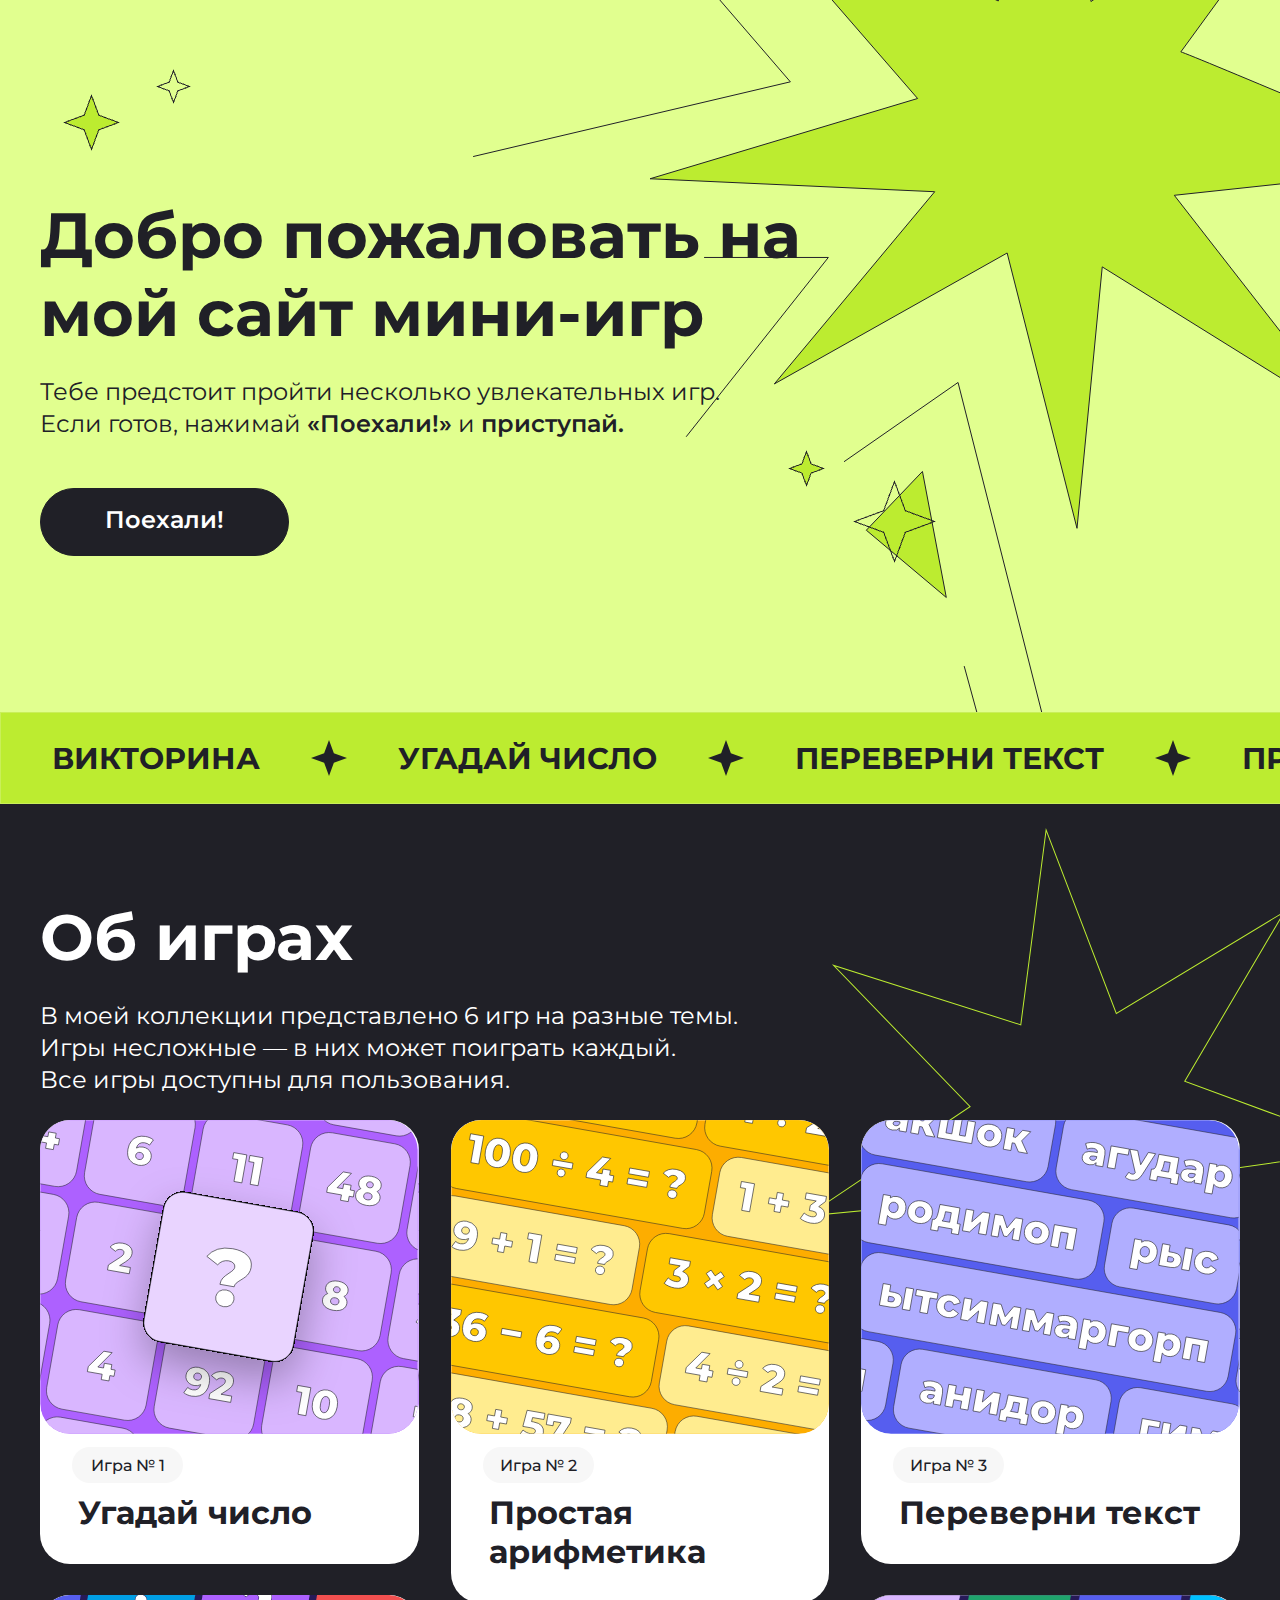
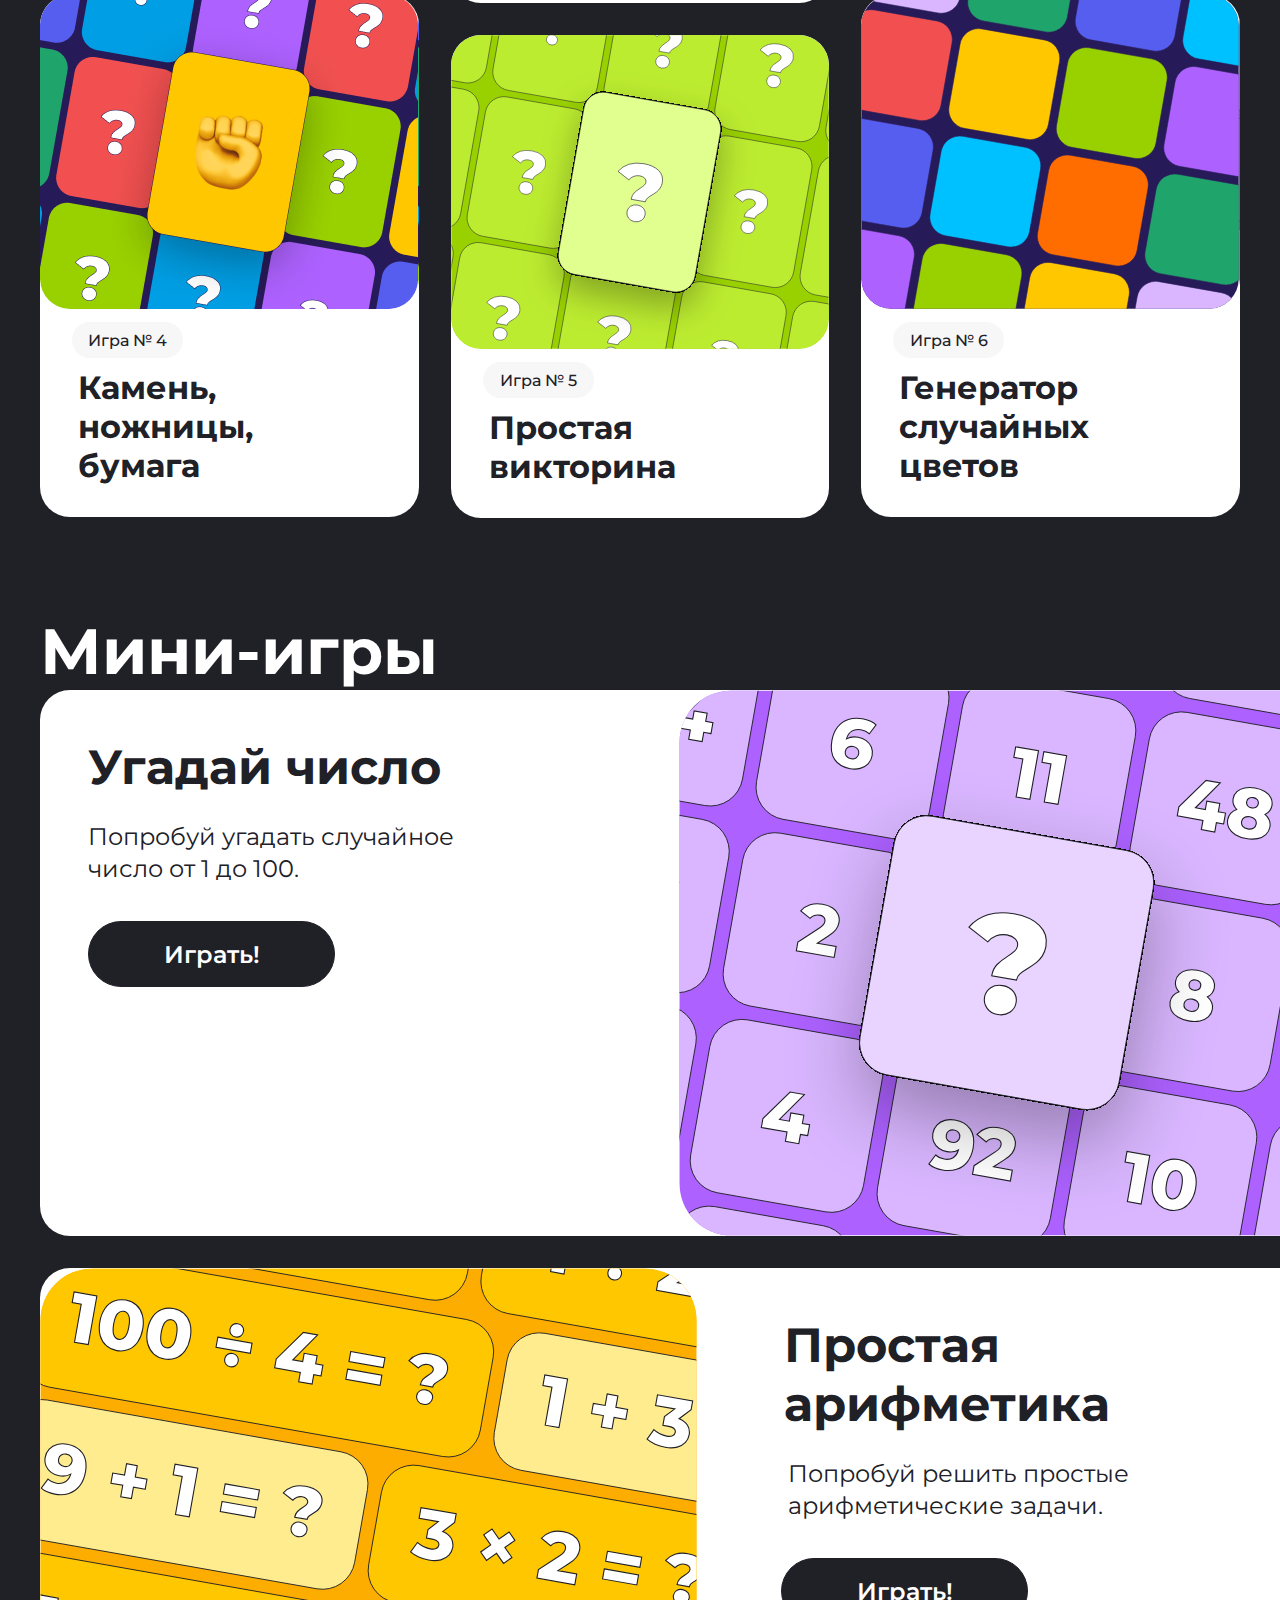
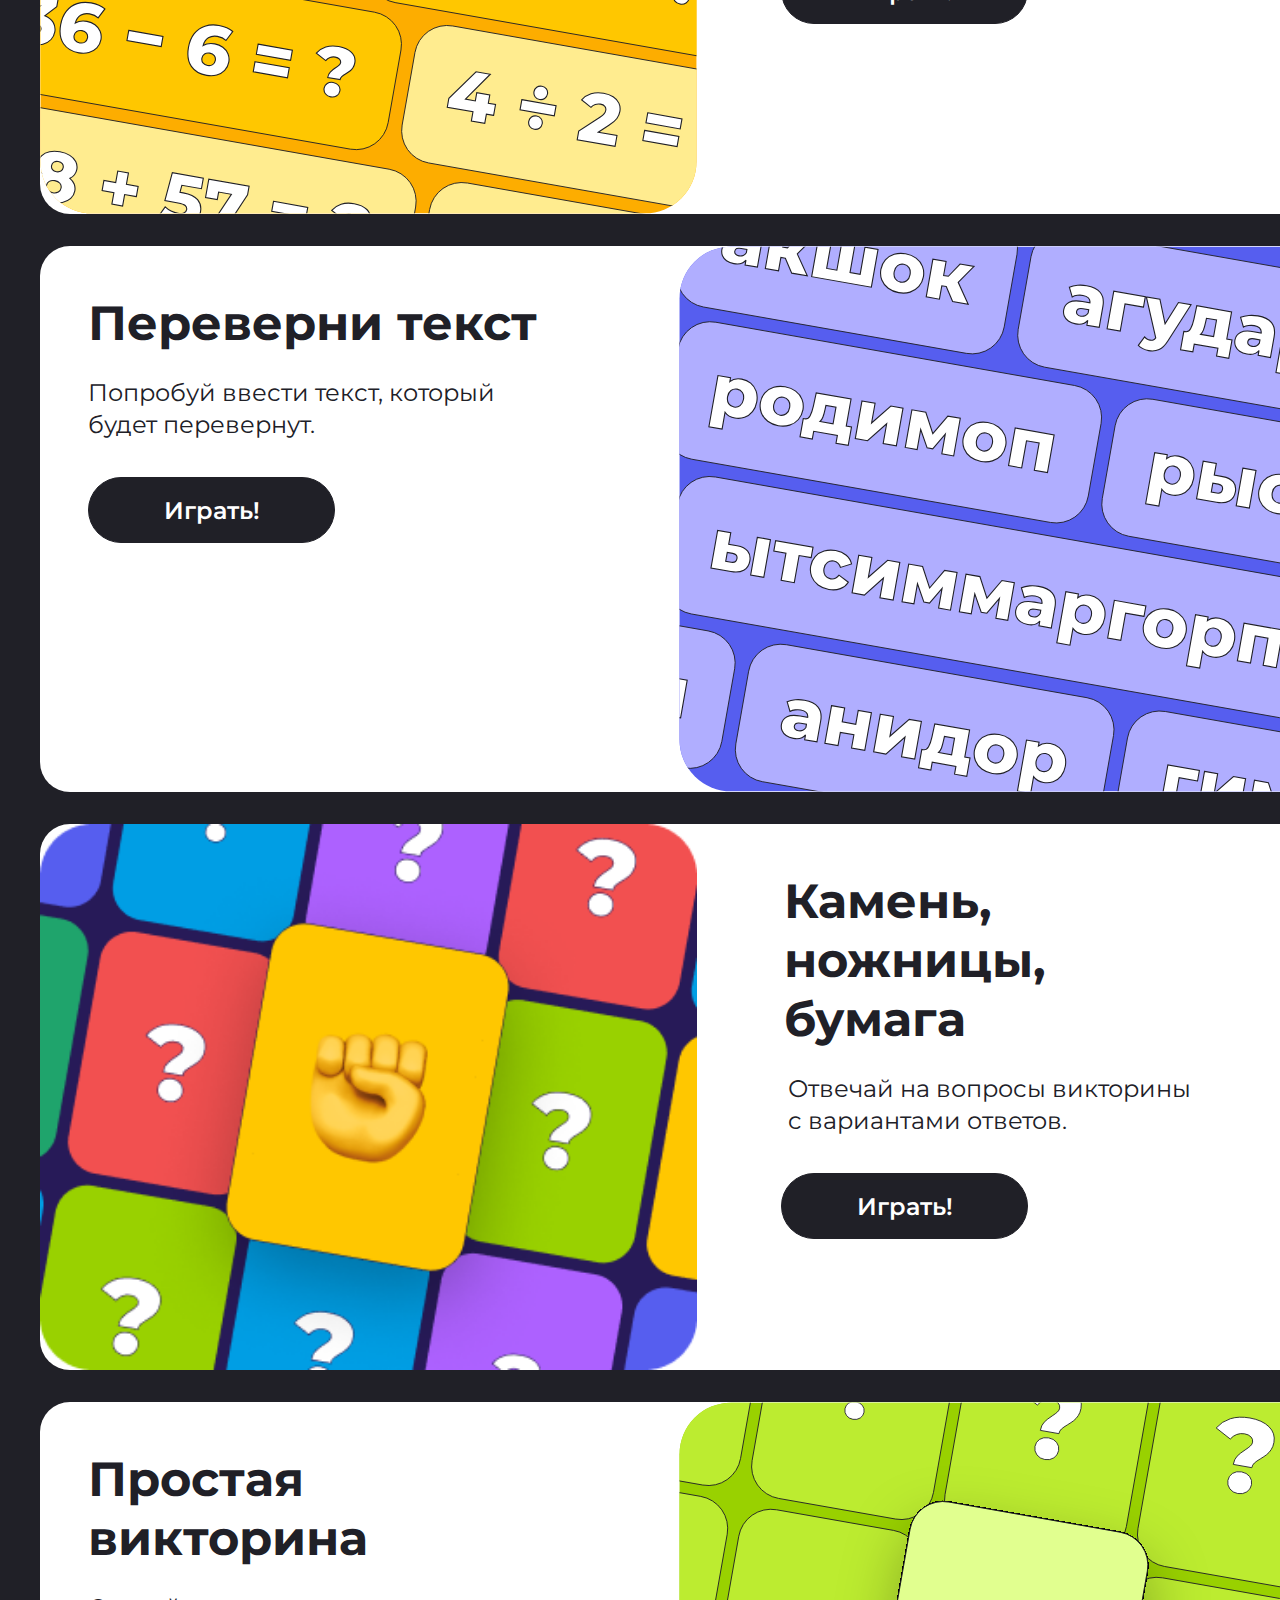
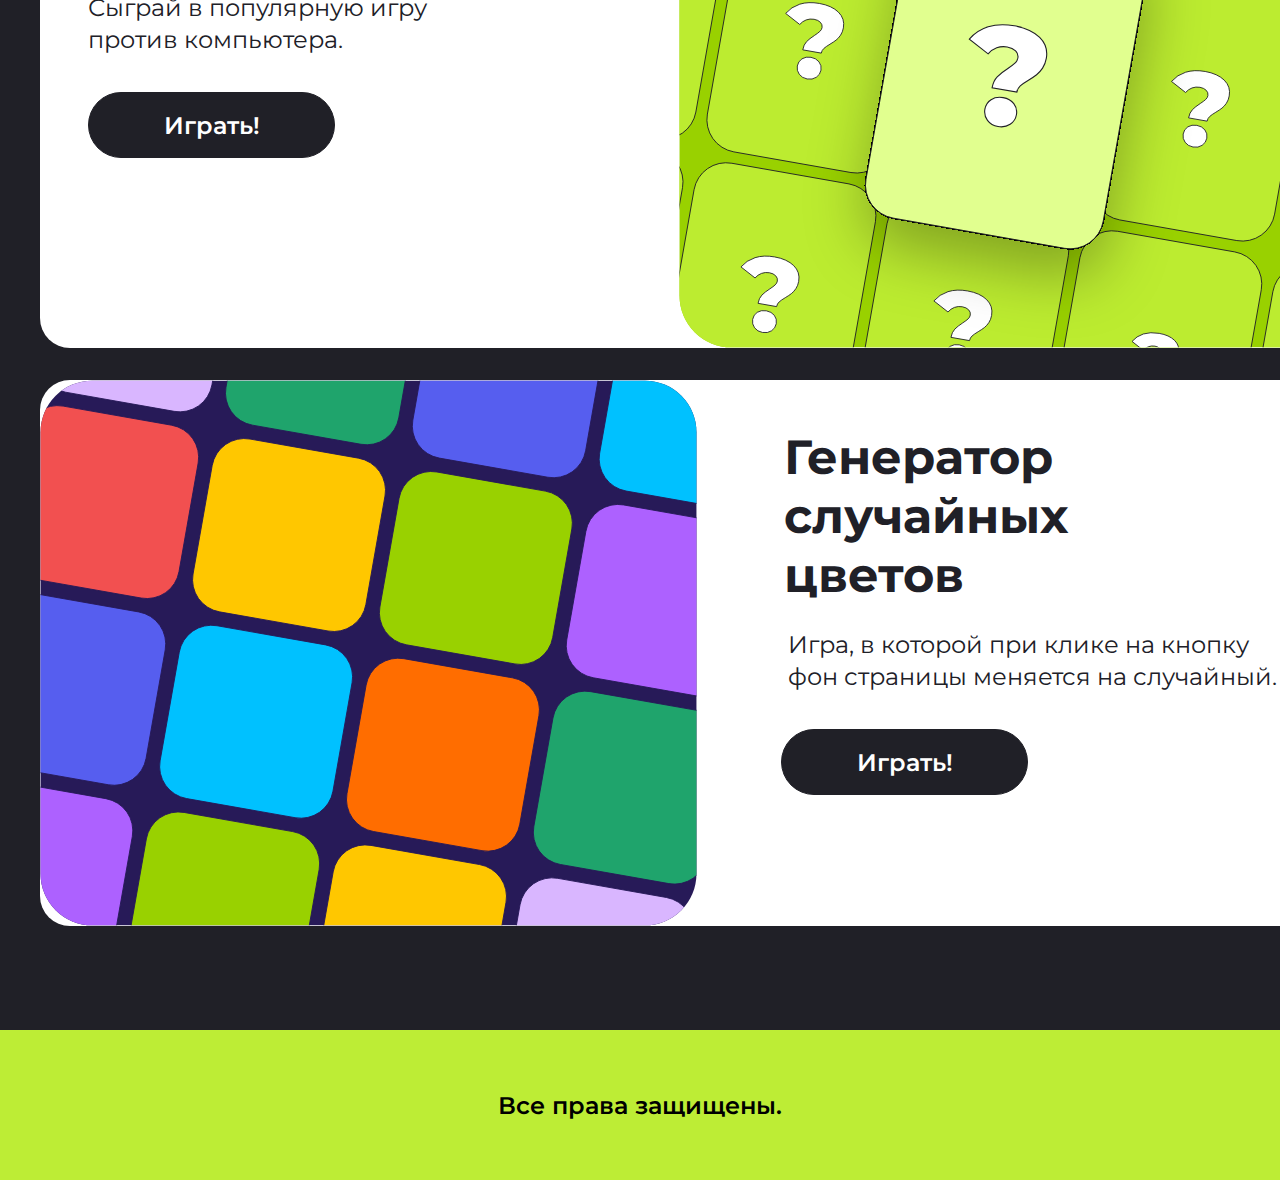
==== index.html @ 9b73b254 "сделал мини- игру" ====
<!DOCTYPE html>
<html lang="en">
<head>
    <meta charset="UTF-8">
    <meta name="viewport" content="width=\, initial-scale=1.0">
    <title>Document</title>
    <link rel="preconnect" href="https://fonts.googleapis.com">
    <link rel="preconnect" href="https://fonts.gstatic.com" crossorigin>
    <link href="https://fonts.googleapis.com/css2?family=Montserrat:ital,wght@0,100..900;1,100..900&family=Poppins:ital,wght@0,100;0,200;0,300;0,400;0,500;0,600;0,700;0,800;0,900;1,100;1,200;1,300;1,400;1,500;1,600;1,700;1,800;1,900&display=swap" rel="stylesheet">
    <link rel="stylesheet" href="style.css">
</head>
<body>
    <section class="header center">
        <p class="header__house">Добро пожаловать на мой сайт мини-игр</p>
        <p class="header__text">Тебе предстоит пройти несколько увлекательных игр. Если готов, нажимай <span class="header__text_weight">«Поехали!»</span> и <span class="header__text_weight">приступай.</span></p>
        <a class="header__button" href="#aboutgames">Поехали!</a>
    </section>
    <section class="scrollbar">
        <div class="scrollbar__text">Викторина</div>
        <svg class="scrollbar__star" xmlns="http://www.w3.org/2000/svg" width="36" height="36" viewBox="0 0 36 36" fill="none">
            <path d="M18 0L22.8616 13.1384L36 18L22.8616 22.8616L18 36L13.1384 22.8616L0 18L13.1384 13.1384L18 0Z" fill="#202027"/>
          </svg>
        <div class="scrollbar__text">угадай число</div>
        <svg class="scrollbar__star" xmlns="http://www.w3.org/2000/svg" width="36" height="36" viewBox="0 0 36 36" fill="none">
            <path d="M18 0L22.8616 13.1384L36 18L22.8616 22.8616L18 36L13.1384 22.8616L0 18L13.1384 13.1384L18 0Z" fill="#202027"/>
          </svg>
        <div class="scrollbar__text">Переверни текст</div>
        <svg class="scrollbar__star" xmlns="http://www.w3.org/2000/svg" width="36" height="36" viewBox="0 0 36 36" fill="none">
            <path d="M18 0L22.8616 13.1384L36 18L22.8616 22.8616L18 36L13.1384 22.8616L0 18L13.1384 13.1384L18 0Z" fill="#202027"/>
          </svg>
        <div class="scrollbar__text">Простая арифметика</div>
        <svg class="scrollbar__star" xmlns="http://www.w3.org/2000/svg" width="36" height="36" viewBox="0 0 36 36" fill="none">
            <path d="M18 0L22.8616 13.1384L36 18L22.8616 22.8616L18 36L13.1384 22.8616L0 18L13.1384 13.1384L18 0Z" fill="#202027"/>
          </svg>
        <div class="scrollbar__text">Камень, ножницы, бумага</div>
        <svg class="scrollbar__star" xmlns="http://www.w3.org/2000/svg" width="36" height="36" viewBox="0 0 36 36" fill="none">
            <path d="M18 0L22.8616 13.1384L36 18L22.8616 22.8616L18 36L13.1384 22.8616L0 18L13.1384 13.1384L18 0Z" fill="#202027"/>
          </svg>
        <div class="scrollbar__text">Генератор случайных цветов</div>
        <svg class="scrollbar__star" xmlns="http://www.w3.org/2000/svg" width="36" height="36" viewBox="0 0 36 36" fill="none">
            <path d="M18 0L22.8616 13.1384L36 18L22.8616 22.8616L18 36L13.1384 22.8616L0 18L13.1384 13.1384L18 0Z" fill="#202027"/>
          </svg>
    </section>
    <section class="games__container center">
        <h2 class="games" id="aboutgames">Об играх</h2>
        <p class="games__text">В моей коллекции представлено 6 игр на разные темы. <br>
        Игры несложные — в них может поиграть каждый. <br>
        Все игры доступны для пользования.</p>
        <div class="game-cards">
            <a class="game-card"  href="#guessthenumber">
                <div class="game-card__image game-card__image_type_1"></div>
                <div class="game-card__number">Игра № 1</div>
                <div class="game-card__text">Угадай число</div>
            </a>
            <a class="game-card"  href="#SimpleArithmetic">
                <div class="game-card__image game-card__image_type_2"></div>
                <div class="game-card__number">Игра № 2</div>
                <div class="game-card__text">Простая арифметика</div>
            </a>
            <a class="game-card"  href="#Flipthetext">
                <div class="game-card__image game-card__image_type_3"></div>
                <div class="game-card__number">Игра № 3</div>
                <div class="game-card__text">Переверни текст</div>
            </a>
            <a class="game-card game-card--top" href="#Rockpaperscissors">
                <div class="game-card__image game-card__image_type_4"></div>
                <div class="game-card__number">Игра № 4</div>
                <div class="game-card__text">Камень, ножницы, бумага</div>   
            </a>
            <a class="game-card"  href="#SimpleQuiz">
                <div class="game-card__image game-card__image_type_5"></div>
                <div class="game-card__number">Игра № 5</div>
                <div class="game-card__text">Простая викторина</div>
            </a>
            <a class="game-card game-card--top" href="#Randomcolorgenerator">
                <div class="game-card__image game-card__image_type_6"></div>
                <div class="game-card__number">Игра № 6</div>
                <div class="game-card__text">Генератор случайных цветов</div>
            </a>
        </div>
    </section>
    <section class="minigames center">
        <h2 class="games">Мини-игры</h2>
        <article class="minigames-cards">
            <div class="minigames-card minigames-card_1 minigames-card_right">
                <div class="minigames-card__heading" id="guessthenumber">Угадай число</div>
                <div class="minigames-card__text">Попробуй угадать случайное <br>число от 1 до 100.</div>
                <button class="minigames-card__button" onclick="goGame()">Играть!</button>
            </div>
            <div class="minigames-card minigames-card_2 minigames-card_left">
                <div class="minigames-card__heading" id="SimpleArithmetic">Простая арифметика</div>
                <div class="minigames-card__text">Попробуй решить простые арифметические задачи.</div>
                <button class="minigames-card__button" onclick="arithmetic()">Играть!</button>
             </div>
             <div class="minigames-card minigames-card_3 minigames-card_right">
                <div class="minigames-card__heading" id="Flipthetext">Переверни текст</div>
                <div class="minigames-card__text">Попробуй ввести текст, который <br>будет перевернут.</div>
                <button class="minigames-card__button" href="#">Играть!</button>
            </div>
            <div class="minigames-card minigames-card_4 minigames-card_left">
                <div class="minigames-card__heading" id="Rockpaperscissors">Камень, <br> ножницы, <br> бумага</div>
                <div class="minigames-card__text">Отвечай на вопросы викторины <br>c вариантами ответов.</div>
                <button class="minigames-card__button" href="#">Играть!</button>
            </div>
            <div class="minigames-card minigames-card_5 minigames-card_right">
                <div class="minigames-card__heading" id="SimpleQuiz">Простая викторина</div>
                <div class="minigames-card__text">Сыграй в популярную игру <br>против компьютера.</div>
                <button class="minigames-card__button" href="#">Играть!</button>
            </div>
            <div class="minigames-card minigames-card_6 minigames-card_left">
                <div class="minigames-card__heading" id="Randomcolorgenerator">Генератор случайных <br> цветов</div>
                <div class="minigames-card__text">Игра, в которой при клике на кнопку фон страницы меняется на случайный.</div>
                <button class="minigames-card__button" href="#">Играть!</button>
             </div>
        </article>
    </section>
    <footer class="footer center">
        <div class="footer-box">
            <h3 class="footer__text">Все права защищены.</h3>
        </div>
    </footer>
    <script src="script.js"></script>
    <script src="arithmetictask.js"></script>
</body>
</html>
---- style.css ----
* {
  margin: 0px;
  padding: 0px;
}

html {
  scroll-behavior: smooth;
}

a {
  text-decoration: none;
}

.center {
  padding-left: calc(50% - 600px);
  padding-right: calc(50% - 600px);
}

body {
  font-family: "Montserrat", sans-serif;
}

button {
  cursor: pointer;
}

.header {
  background: #E1FF8F;
  background-image: url(img/star1.png), url(img/star2.png), url(img/starbig.svg);
  background-position: 63px 69px, calc(100% - 344px) calc(100% - 149px), 230% -330px;
  background-repeat: no-repeat;
  overflow: hidden;
}

.header__house {
  color: #202027;
  font-family: Montserrat;
  font-size: 64px;
  font-style: normal;
  font-weight: 700;
  line-height: normal;
  max-width: 769px;
  max-height: 358px;
  padding-top: 196px;
}

.header__text {
  color: #202027;
  font-family: Montserrat;
  font-size: 24px;
  font-style: normal;
  font-weight: 400;
  line-height: 32px;
  padding-top: 24px;
  max-width: 720px;
}

.header__text_weight {
  color: #202027;
  font-family: Montserrat;
  font-size: 24px;
  font-style: normal;
  font-weight: 600;
  line-height: 32px;
}

.header__button {
  display: inline-block;
  width: 247px;
  height: 66px;
  border: 1px solid rgb(32, 32, 39);
  border-radius: 60px;
  background: rgb(32, 32, 39);
  color: #FFFFFF;
  font-size: 24px;
  font-weight: 600;
  text-align: center;
  margin-top: 48px;
  margin-bottom: 156px;
  font-family: "Montserrat";
  line-height: 62px;
}

.header__button:hover {
  color: #000000;
  background-color: #F7F6F6;
  transition: background-color 1s;
}

.scrollbar {
  width: 3220px;
  height: 90px;
  display: flex;
  align-items: center;
  border: 1px solid rgba(255, 255, 255, 0.2);
  -webkit-backdrop-filter: blur(50px);
          backdrop-filter: blur(50px);
  background: rgb(188, 236, 48);
  overflow: hidden;
}

.scrollbar__text {
  font-family: "Montserrat";
  color: rgb(32, 32, 39);
  font-size: 30px;
  font-weight: 700;
  text-transform: uppercase;
  padding-right: 51px;
  padding-left: 51px;
}

.games__container {
  display: flex;
  flex-direction: column;
  align-items: flex-start;
  gap: 24px;
  align-self: stretch;
  background: #202027;
  background-image: url("img/Star1.svg"), url("img/Star11.svg"), url("img/Star12.svg");
  background-position: calc(100% + 91px) 24px, calc(100% - 1355px) 700px, calc(100% - 1322px) 754px;
  background-repeat: no-repeat;
}

.games {
  color: #FFF;
  font-family: Montserrat;
  font-size: 64px;
  font-style: normal;
  font-weight: 700;
  line-height: normal;
  padding-top: 94px;
  box-sizing: border-box;
}

.games__text {
  color: #FFF;
  font-family: Montserrat;
  font-size: 24px;
  font-style: normal;
  font-weight: 400;
  line-height: 32px;
  max-width: 788px;
}

.game-cards {
  display: grid;
  grid-template-columns: repeat(12, 1fr);
  grid-template-rows: repeat(2, 1fr);
  gap: 32px;
  align-items: start;
}

.game-card {
  display: flex;
  flex-direction: column;
  grid-column: span 4;
  background-color: #FFFFFF;
  border-radius: 30px;
}

.game-card__image {
  border-radius: 30px;
  height: 314px;
  background-size: cover;
  background-repeat: no-repeat;
  background-position: center;
}

.game-card--top {
  margin-top: -40px;
}

.game-card__image_type_1 {
  background: url(img/card1.svg);
}

.game-card__image_type_2 {
  background: url(img/card2.svg);
}

.game-card__image_type_3 {
  background: url(img/card3.svg);
}

.game-card__image_type_4 {
  background: url(img/card4.png);
}

.game-card__image_type_5 {
  background: url(img/card5.svg);
}

.game-card__image_type_6 {
  background: url(img/card6.svg);
}

.stone {
  position: absolute;
}

.game-card__number {
  width: 111px;
  height: 36px;
  color: rgb(32, 32, 39);
  font-size: 16px;
  font-weight: 500;
  border-radius: 52.58px;
  background: rgb(247, 247, 247);
  display: flex;
  justify-content: center;
  align-items: center;
  margin-top: 13px;
  margin-left: 32px;
  margin-bottom: 10px;
}

.game-card__text {
  color: rgb(32, 32, 39);
  font-size: 32px;
  font-weight: 700;
  text-align: left;
  padding: 0 38px 32px;
}

.game-card {
  transition: all 1s;
}

.game-card:hover {
  transform: scale(1.1);
}

.minigames {
  background: #202027;
  padding-bottom: 72px;
  height: 100%;
}

.minigames-cards {
  border-radius: 30px;
}

.minigames-card {
  margin-bottom: 32px;
  border-radius: 30px;
  height: 450px;
  width: 100%;
  color: rgb(32, 32, 39);
  background-repeat: no-repeat;
  padding: 48px;
  background-color: #FFFFFF;
  display: flex;
  flex-direction: column;
}

.minigames-card_left {
  background-position-x: left;
  align-items: flex-end;
}

.minigames-card_right {
  background-position-x: right;
}

.minigames-card_1 {
  background-image: url(img/card1.svg);
  background-size: contain;
}

.minigames-card_2 {
  background-image: url(img/card2.svg);
  background-size: contain;
}

.minigames-card_3 {
  background-image: url(img/card3.svg);
  background-size: contain;
}

.minigames-card_4 {
  background-image: url(img/card4.png);
  background-size: contain;
}

.minigames-card_5 {
  background-image: url(img/card5.svg);
  background-size: contain;
}

.minigames-card_6 {
  background-image: url(img/card6.svg);
  background-size: contain;
}

.minigames-card__heading {
  color: rgb(32, 32, 39);
  font-size: 48px;
  font-weight: 700;
  line-height: 59px;
  padding-bottom: 24px;
  width: 504px;
}

.minigames-card__text {
  color: rgb(32, 32, 39);
  font-size: 24px;
  font-weight: 400;
  line-height: 32px;
  padding-bottom: 36px;
  width: 500px;
}

.minigames-card__button {
  width: 247px;
  height: 66px;
  border: 1px solid rgb(32, 32, 39);
  border-radius: 60px;
  background: rgb(32, 32, 39);
  color: #FFFFFF;
  font-size: 24px;
  font-weight: 600;
  text-align: center;
  margin-right: 260px;
  font-family: "Montserrat";
}

.minigames-card__button:hover {
  color: #000000;
  background-color: #F7F6F6;
  transition: background-color 1s;
}

.footer {
  background: rgb(189, 237, 53);
  height: 150px;
}

.footer__text {
  color: #000;
  text-align: center;
  font-family: Montserrat;
  font-style: normal;
  font-size: 24px;
  font-weight: 600;
  line-height: 29px;
  text-align: center;
  padding-top: 61px;
}

@media (max-width: 425px) {
  .center {
    padding-left: 16px;
    padding-right: 17px;
  }
  .header {
    padding-left: 58px;
    padding-right: 56px;
    overflow-x: hidden;
  }
  .header__house {
    color: #202027;
    text-align: center;
    font-family: Montserrat;
    font-size: 40px;
    font-style: normal;
    font-weight: 700;
    line-height: normal;
  }
  .header__text {
    color: #202027;
    text-align: center;
    font-family: Montserrat;
    font-size: 16px;
    font-style: normal;
    font-weight: 400;
    line-height: normal;
    max-width: 296px;
  }
  .header__text_weight {
    color: #202027;
    font-family: Montserrat;
    font-size: 16px;
    font-style: normal;
    font-weight: 600;
    line-height: normal;
  }
  .header__button {
    display: inline-block;
    width: 285px;
    height: 55px;
    border: 1px solid rgb(32, 32, 39);
    border-radius: 60px;
    background: rgb(32, 32, 39);
    color: #FFFFFF;
    font-size: 16px;
    font-weight: 600;
    text-align: center;
    margin-top: 36px;
    margin-bottom: 131px;
    font-family: "Montserrat";
    line-height: 55px;
  }
  .header {
    background: #E1FF8F;
    background-image: url(img/star1.png), url(img/star2.png), url(img/Vectormob.svg);
    background-position: 63px 69px, calc(100% - 344px) calc(100% - 149px), 100% 0px;
    background-repeat: no-repeat;
    overflow: hidden;
  }
  .scrollbar {
    display: flex;
    align-items: center;
    border: 1px solid rgba(255, 255, 255, 0.2);
    -webkit-backdrop-filter: blur(50px);
            backdrop-filter: blur(50px);
    background: rgb(188, 236, 48);
    flex-wrap: wrap;
    max-height: 87px;
    overflow-x: hidden;
  }
  .scrollbar__text {
    font-family: "Montserrat";
    color: rgb(32, 32, 39);
    font-size: 16px;
    font-style: normal;
    font-weight: 700;
    line-height: 110%;
    text-transform: uppercase;
    padding-right: 27px;
    padding-left: 27px;
  }
  .scrollbar__star {
    width: 19.339px;
    height: 19.339px;
  }
  .games {
    color: #FFF;
    font-family: Montserrat;
    font-size: 40px;
    font-style: normal;
    font-weight: 700;
    line-height: normal;
    padding-top: 48px;
  }
  .games__text {
    color: #FFF;
    font-family: Montserrat;
    font-size: 16px;
    font-style: normal;
    font-weight: 400;
    line-height: normal;
  }
  .game-cards {
    max-width: 1200px;
    display: grid;
    grid-template-columns: repeat(4, 1fr);
    grid-template-rows: repeat(3, 1fr);
    gap: 32px;
    align-items: start;
  }
  .minigames {
    display: none;
  }
}/*# sourceMappingURL=style.css.map */
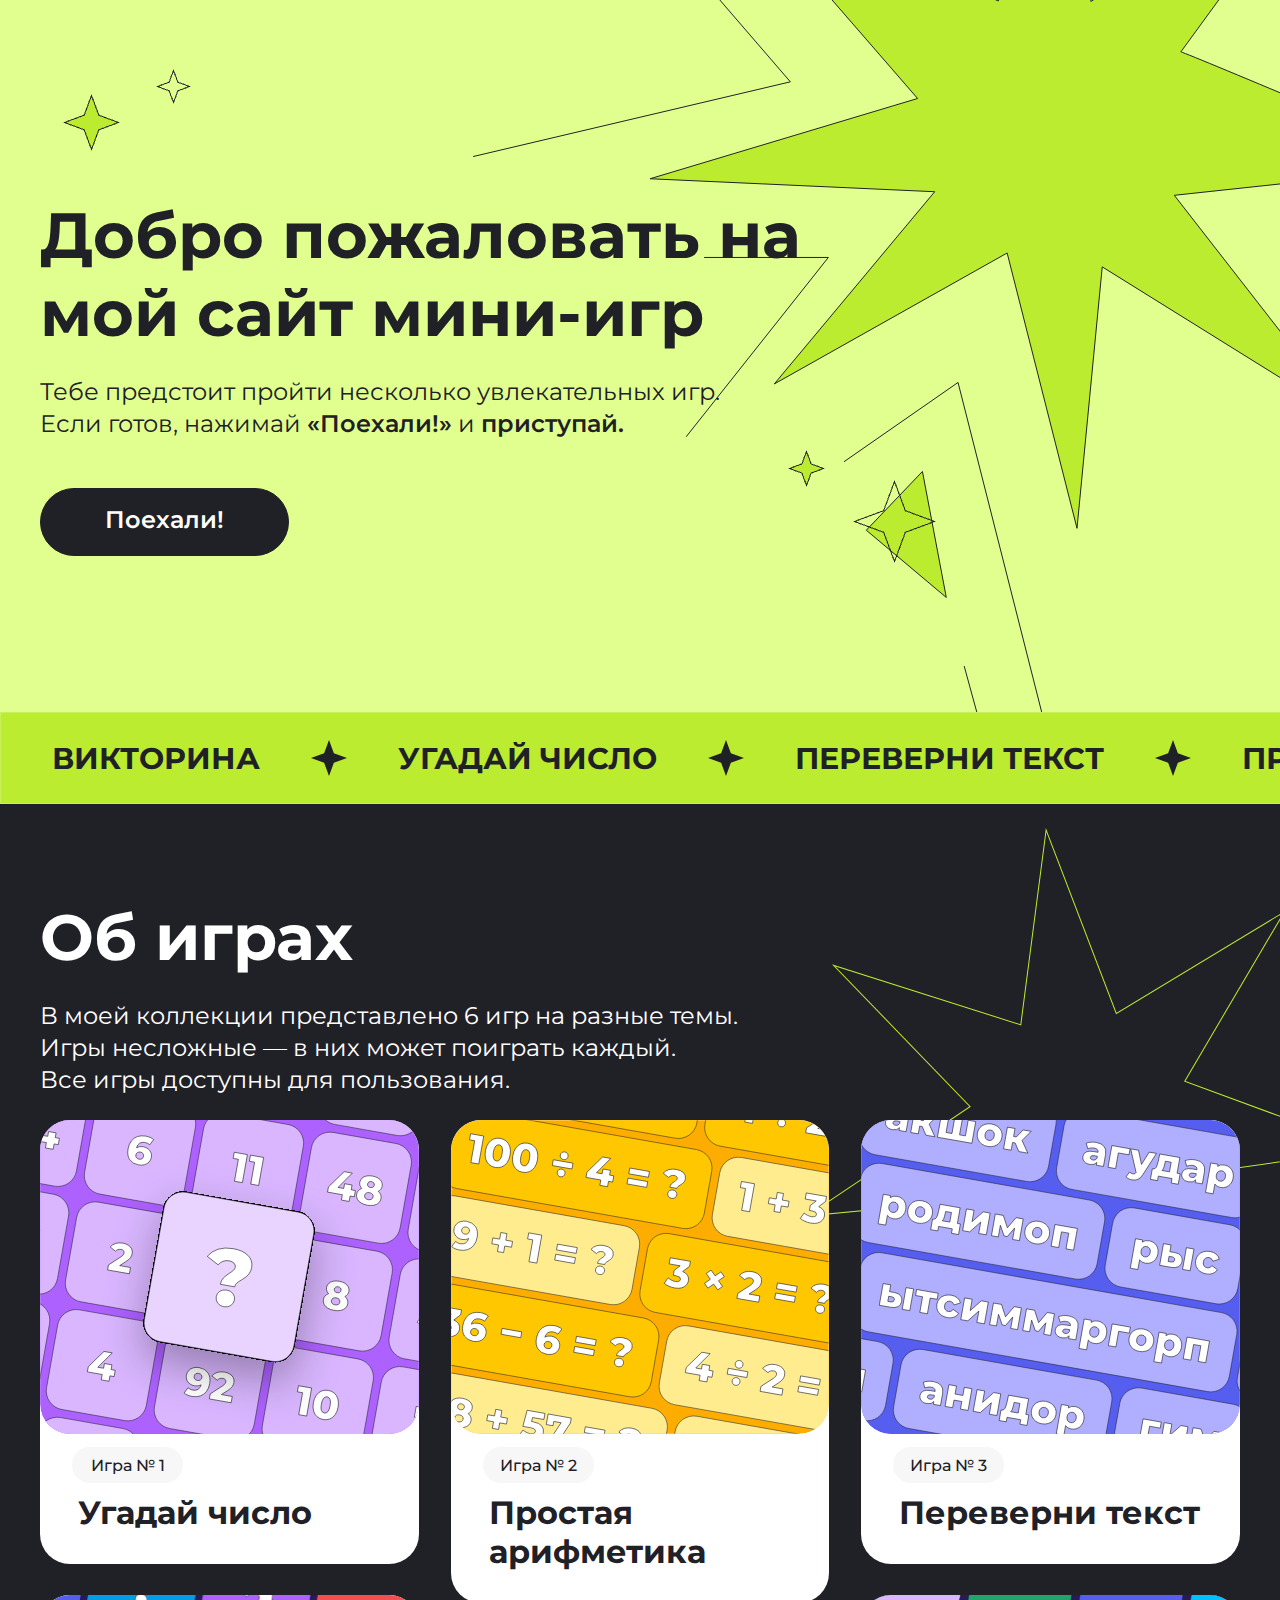
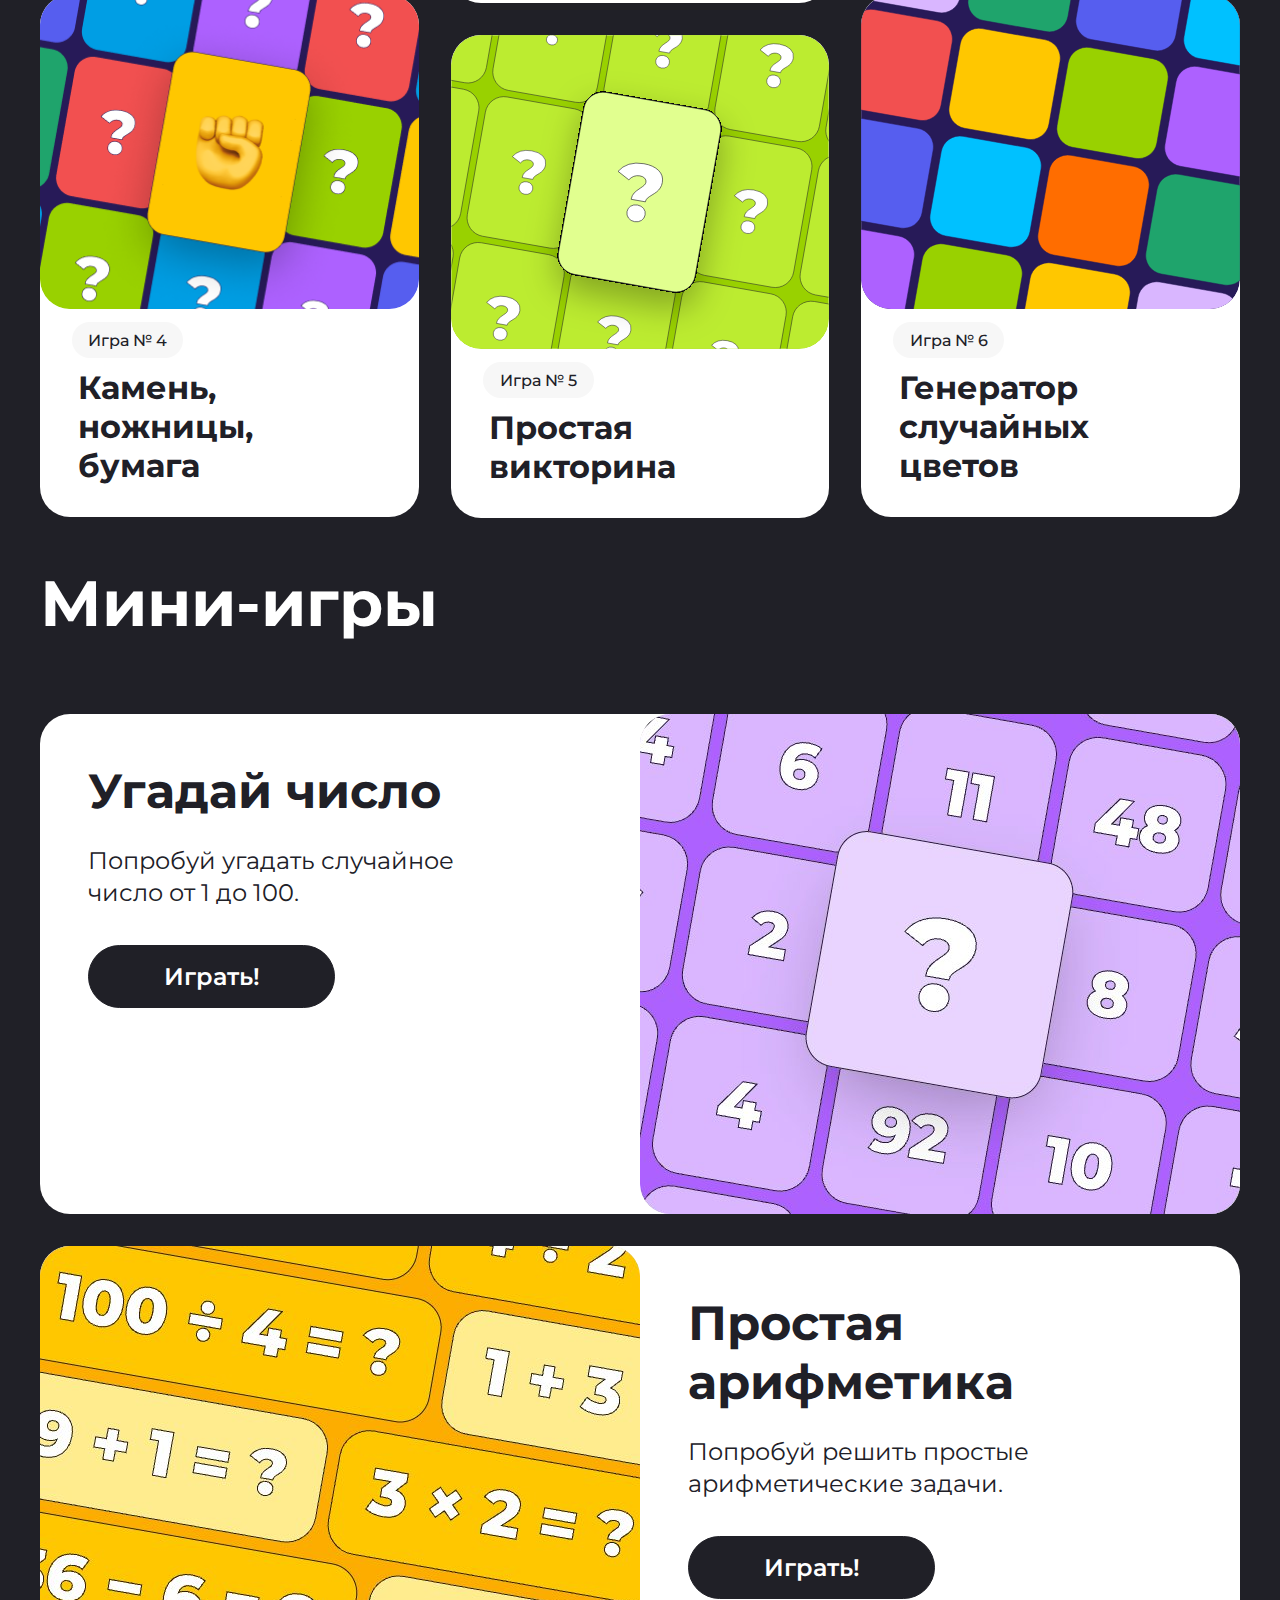
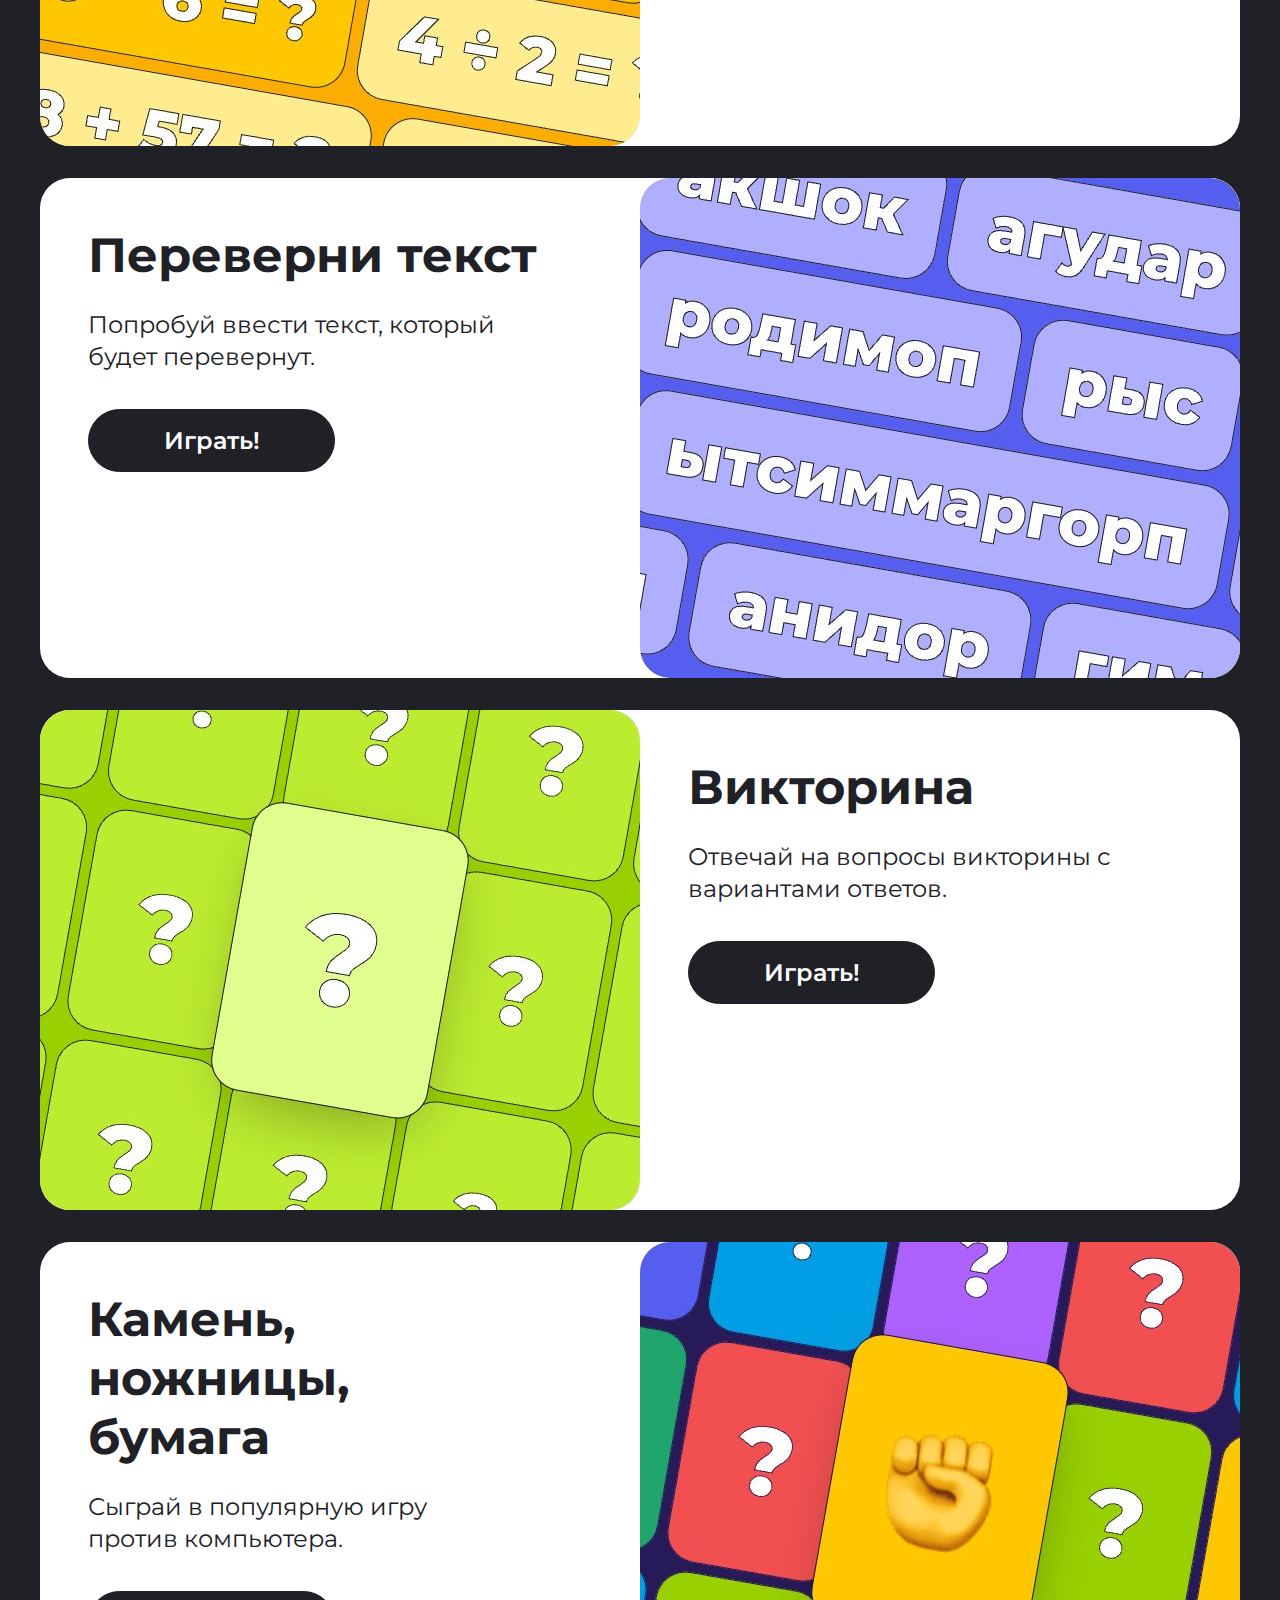
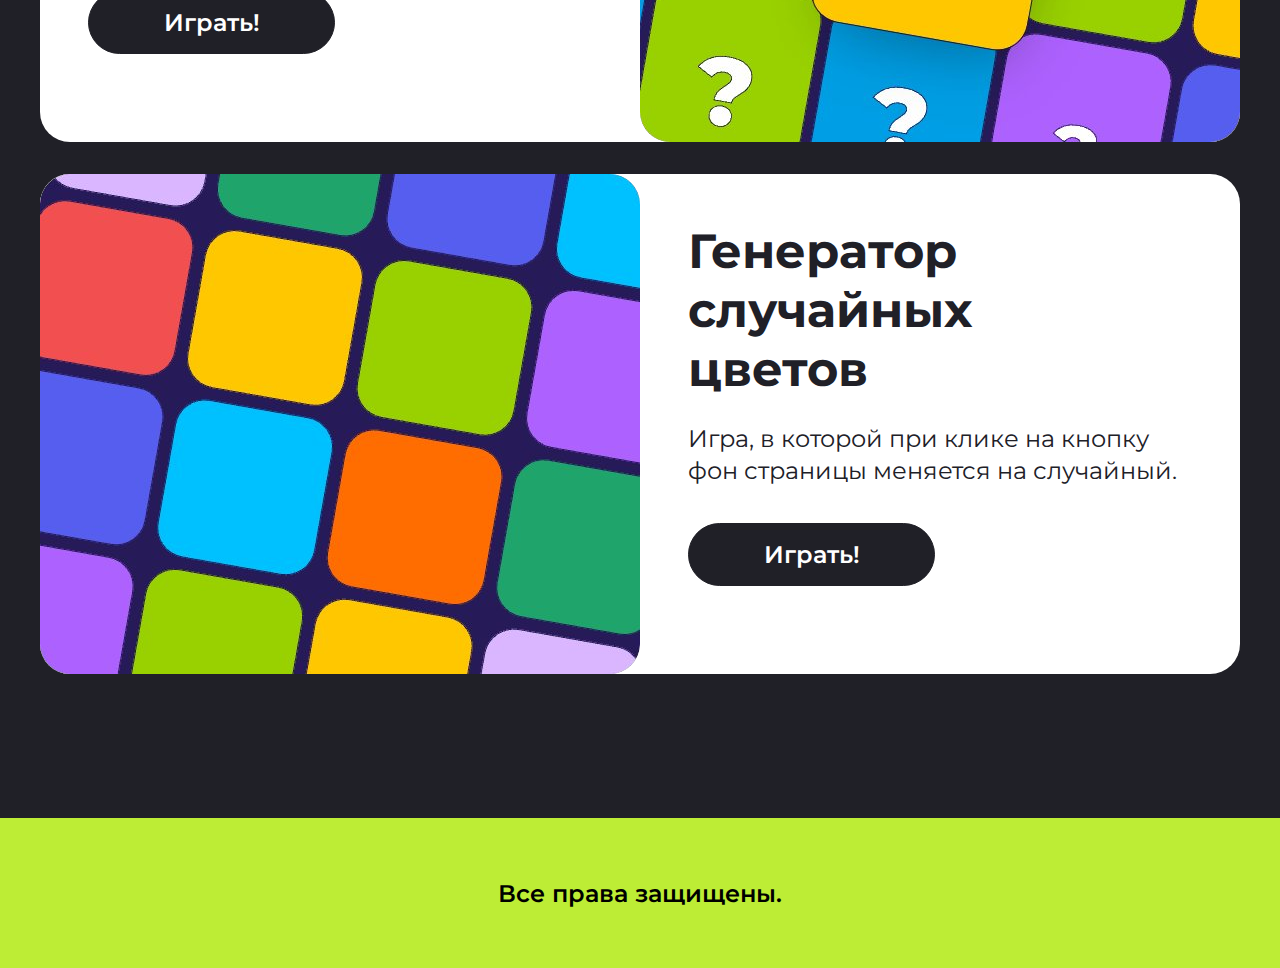
==== commit 87eed1d2: "code5" ====
--- a/index.html
+++ b/index.html
@@ -2,7 +2,7 @@
 <html lang="en">
 <head>
     <meta charset="UTF-8">
-    <meta name="viewport" content="width=\, initial-scale=1.0">
+    <meta name="viewport" content="width=device-width, initial-scale=1.0, minimum-scale=1.0">
     <title>Document</title>
     <link rel="preconnect" href="https://fonts.googleapis.com">
     <link rel="preconnect" href="https://fonts.gstatic.com" crossorigin>
@@ -80,39 +80,58 @@
         </div>
     </section>
     <section class="minigames center">
-        <h2 class="games">Мини-игры</h2>
-        <article class="minigames-cards">
-            <div class="minigames-card minigames-card_1 minigames-card_right">
-                <div class="minigames-card__heading" id="guessthenumber">Угадай число</div>
-                <div class="minigames-card__text">Попробуй угадать случайное <br>число от 1 до 100.</div>
-                <button class="minigames-card__button" onclick="goGame()">Играть!</button>
-            </div>
-            <div class="minigames-card minigames-card_2 minigames-card_left">
-                <div class="minigames-card__heading" id="SimpleArithmetic">Простая арифметика</div>
-                <div class="minigames-card__text">Попробуй решить простые арифметические задачи.</div>
-                <button class="minigames-card__button" onclick="arithmetic()">Играть!</button>
-             </div>
-             <div class="minigames-card minigames-card_3 minigames-card_right">
-                <div class="minigames-card__heading" id="Flipthetext">Переверни текст</div>
-                <div class="minigames-card__text">Попробуй ввести текст, который <br>будет перевернут.</div>
-                <button class="minigames-card__button" href="#">Играть!</button>
-            </div>
-            <div class="minigames-card minigames-card_4 minigames-card_left">
-                <div class="minigames-card__heading" id="Rockpaperscissors">Камень, <br> ножницы, <br> бумага</div>
-                <div class="minigames-card__text">Отвечай на вопросы викторины <br>c вариантами ответов.</div>
-                <button class="minigames-card__button" href="#">Играть!</button>
-            </div>
-            <div class="minigames-card minigames-card_5 minigames-card_right">
-                <div class="minigames-card__heading" id="SimpleQuiz">Простая викторина</div>
-                <div class="minigames-card__text">Сыграй в популярную игру <br>против компьютера.</div>
-                <button class="minigames-card__button" href="#">Играть!</button>
-            </div>
-            <div class="minigames-card minigames-card_6 minigames-card_left">
-                <div class="minigames-card__heading" id="Randomcolorgenerator">Генератор случайных <br> цветов</div>
-                <div class="minigames-card__text">Игра, в которой при клике на кнопку фон страницы меняется на случайный.</div>
-                <button class="minigames-card__button" href="#">Играть!</button>
-             </div>
-        </article>
+        <h2 class="minigames__heading">Мини-игры</h2>
+        <div class="minigames__box">
+            <article class="minigame" id="guess_a_number">
+                <img class="minigame__img" src="img/number.jpeg" alt="Угадай число">
+                <div class="minigame__content">
+                    <h3 class="minigame__content-label" >Угадай число</h3>
+                    <p class="minigame__text minigame__text_altered">Попробуй угадать случайное<br> число от 1 до 100.</p>
+                    <button onclick="goGame()" class="minigame__content-button">Играть!</button>
+                </div>
+            </article>
+            <article class="minigame minigame_altered" id="simple_arithmetic">
+                <img class="minigame__img" src="img/arithmetic.jpeg" alt="Простая арифметика">
+                <div class="minigame__content">
+                    <h3 class="minigame__content-label" >Простая арифметика</h3>
+                    <p class="minigame__text minigame__text_altered">Попробуй решить простые арифметические задачи.</p>
+                    <button onclick="arithmetic()" class="minigame__content-button">Играть!</button>
+                </div>
+            </article>
+            <article class="minigame" id="text">
+                <img class="minigame__img" src="img/text.jpeg" alt="Переверни текст">
+                <div class="minigame__content">
+                    <h3 class="minigame__content-label" >Переверни текст</h3>
+                    <p class="minigame__text minigame__text_altered">Попробуй ввести текст, который<br> будет перевернут.</p>
+                    <button  class="minigame__content-button">Играть!</button>
+                </div> 
+            </article>
+            <article class="minigame minigame_altered" id="quiz">
+                <img class="minigame__img" src="img/quiz.jpeg" alt="Викторина">
+                <div class="minigame__content">
+                    <h3 class="minigame__content-label" >Викторина</h3>
+                    <p class="minigame__text minigame__text_altered">Отвечай на вопросы викторины с вариантами ответов.</p>
+                    <button  class="minigame__content-button">Играть!</button>
+                </div>
+            </article>
+            <article class="minigame " id="rock_paper_scisors">
+                <img class="minigame__img" src="img/rock_paper.jpeg" alt="Камень, ножницы, бумага">
+                <div class="minigame__content">
+                    <h3 class="minigame__content-label" >Камень,<br> ножницы,<br> бумага</h3>
+                    <p class="minigame__text minigame__text_altered">Сыграй в популярную игру<br> против компьютера.</p>
+                    <button  class="minigame__content-button">Играть!</button>
+                </div>
+            </article>
+            
+            <article class="minigame minigame_altered" id="color_generator">
+                <img class="minigame__img" src="img/color_generator.jpeg" alt="Генератор случайных цветов">
+                <div class="minigame__content">
+                    <h3 class="minigame__content-label" >Генератор<br> случайных<br> цветов</h3>
+                    <p class="minigame__text minigame__text_altered">Игра, в которой при клике на кнопку фон страницы меняется на случайный.</p>
+                    <button id="click_button" class="minigame__content-button">Играть!</button>
+                </div>
+            </article>
+        </div>
     </section>
     <footer class="footer center">
         <div class="footer-box">
--- a/style.css
+++ b/style.css
@@ -18,6 +18,8 @@
 
 body {
   font-family: "Montserrat", sans-serif;
+  overflow-x: hidden;
+  background-color: #202027;
 }
 
 button {
@@ -96,7 +98,6 @@
   -webkit-backdrop-filter: blur(50px);
           backdrop-filter: blur(50px);
   background: rgb(188, 236, 48);
-  overflow: hidden;
 }
 
 .scrollbar__text {
@@ -171,27 +172,27 @@
 }
 
 .game-card__image_type_1 {
-  background: url(img/card1.svg);
+  background-image: url(img/card1.svg);
 }
 
 .game-card__image_type_2 {
-  background: url(img/card2.svg);
+  background-image: url(img/card2.svg);
 }
 
 .game-card__image_type_3 {
-  background: url(img/card3.svg);
+  background-image: url(img/card3.svg);
 }
 
 .game-card__image_type_4 {
-  background: url(img/card4.png);
+  background-image: url(img/card4.png);
 }
 
 .game-card__image_type_5 {
-  background: url(img/card5.svg);
+  background-image: url(img/card5.svg);
 }
 
 .game-card__image_type_6 {
-  background: url(img/card6.svg);
+  background-image: url(img/card6.svg);
 }
 
 .stone {
@@ -231,103 +232,91 @@
 }
 
 .minigames {
-  background: #202027;
-  padding-bottom: 72px;
-  height: 100%;
-}
-
-.minigames-cards {
+  margin-top: 46px;
+  padding-bottom: 144px;
+  background-image: url(./images/Star7.png), url(./images/Star7.png), url(./images/Star8.png), url(./images/Star9.png);
+  background-repeat: no-repeat, no-repeat, no-repeat, no-repeat;
+  background-size: 35px, 69px, 41px, 69px;
+  background-position: 1277px 50px, 1320px 86px, 1245px 3350px, 1320px 3300px;
+}
+.minigames__heading {
+  color: #ffffff;
+  font-family: Montserrat;
+  font-size: 64px;
+  font-weight: 700;
+  line-height: 78px;
+  letter-spacing: 0px;
+  text-align: left;
+  margin-bottom: 72px;
+}
+.minigames__box {
+  display: flex;
+  flex-direction: column;
+  gap: 32px;
+}
+
+.minigame {
+  width: 1200px;
+  background-color: #ffffff;
   border-radius: 30px;
-}
-
-.minigames-card {
-  margin-bottom: 32px;
+  box-sizing: border-box;
+  display: flex;
+  flex-direction: row-reverse;
+}
+.minigame__img {
+  width: 600px;
   border-radius: 30px;
-  height: 450px;
-  width: 100%;
-  color: rgb(32, 32, 39);
-  background-repeat: no-repeat;
+}
+.minigame_altered {
+  display: flex;
+  flex-direction: row;
+}
+.minigame__content {
+  width: 600px;
   padding: 48px;
-  background-color: #FFFFFF;
-  display: flex;
-  flex-direction: column;
-}
-
-.minigames-card_left {
-  background-position-x: left;
-  align-items: flex-end;
-}
-
-.minigames-card_right {
-  background-position-x: right;
-}
-
-.minigames-card_1 {
-  background-image: url(img/card1.svg);
-  background-size: contain;
-}
-
-.minigames-card_2 {
-  background-image: url(img/card2.svg);
-  background-size: contain;
-}
-
-.minigames-card_3 {
-  background-image: url(img/card3.svg);
-  background-size: contain;
-}
-
-.minigames-card_4 {
-  background-image: url(img/card4.png);
-  background-size: contain;
-}
-
-.minigames-card_5 {
-  background-image: url(img/card5.svg);
-  background-size: contain;
-}
-
-.minigames-card_6 {
-  background-image: url(img/card6.svg);
-  background-size: contain;
-}
-
-.minigames-card__heading {
-  color: rgb(32, 32, 39);
+  box-sizing: border-box;
+}
+.minigame__content-label {
+  color: #202027;
+  font-family: Montserrat;
   font-size: 48px;
   font-weight: 700;
   line-height: 59px;
+  letter-spacing: 0px;
+  text-align: left;
   padding-bottom: 24px;
-  width: 504px;
-}
-
-.minigames-card__text {
-  color: rgb(32, 32, 39);
+}
+.minigame__text {
+  color: #ffffff;
+  font-family: Montserrat;
   font-size: 24px;
   font-weight: 400;
   line-height: 32px;
+  text-align: left;
+  width: 788px;
+}
+.minigame__text_altered {
+  color: #202027;
+  width: 497px;
   padding-bottom: 36px;
-  width: 500px;
-}
-
-.minigames-card__button {
+}
+.minigame__content-button {
   width: 247px;
-  height: 66px;
-  border: 1px solid rgb(32, 32, 39);
   border-radius: 60px;
-  background: rgb(32, 32, 39);
-  color: #FFFFFF;
-  font-size: 24px;
+  background-color: #202027;
+  color: #ffffff;
+  font-size: 1.5rem;
   font-weight: 600;
-  text-align: center;
-  margin-right: 260px;
-  font-family: "Montserrat";
-}
-
-.minigames-card__button:hover {
-  color: #000000;
-  background-color: #F7F6F6;
-  transition: background-color 1s;
+  font-family: Montserrat;
+  padding-top: 16px;
+  padding-bottom: 16px;
+  transition: 1.5s;
+  cursor: pointer;
+  border: 0.5px solid #202027;
+}
+.minigame__content-button:hover {
+  color: #202027;
+  background-color: #ffffff;
 }
 
 .footer {
@@ -356,6 +345,9 @@
     padding-left: 58px;
     padding-right: 56px;
     overflow-x: hidden;
+  }
+  .games__container {
+    display: none;
   }
   .header__house {
     color: #202027;
@@ -408,13 +400,6 @@
     overflow: hidden;
   }
   .scrollbar {
-    display: flex;
-    align-items: center;
-    border: 1px solid rgba(255, 255, 255, 0.2);
-    -webkit-backdrop-filter: blur(50px);
-            backdrop-filter: blur(50px);
-    background: rgb(188, 236, 48);
-    flex-wrap: wrap;
     max-height: 87px;
     overflow-x: hidden;
   }
@@ -458,7 +443,59 @@
     gap: 32px;
     align-items: start;
   }
+  .game-card--top {
+    margin-top: 0px;
+  }
   .minigames {
-    display: none;
+    margin-top: 48px;
+    padding-bottom: 49px;
+  }
+  .minigames__box {
+    gap: 24px;
+    align-items: center;
+  }
+  .minigames__heading {
+    color: rgb(255, 255, 255);
+    font-family: Montserrat;
+    font-size: 40px;
+    font-weight: 700;
+    line-height: 49px;
+    letter-spacing: 0px;
+    text-align: left;
+    margin-bottom: 48px;
+  }
+  .minigame {
+    width: 343px;
+    display: flex;
+    flex-direction: column;
+    border-radius: 30px;
+  }
+  .minigame__img {
+    width: 343px;
+    border-radius: 30px;
+  }
+  .minigame__content {
+    width: 343px;
+    padding: 29px 29px 32px 29px;
+  }
+  .minigame__content-label {
+    font-size: 32px;
+    font-weight: 700;
+    line-height: 39px;
+    text-align: left;
+    padding-bottom: 16px;
+  }
+  .minigame__content-button {
+    width: 285px;
+    font-size: 1rem;
+  }
+  .minigame__text_altered {
+    width: 285px;
+    font-size: 16px;
+    font-weight: 400;
+    line-height: 20px;
+    letter-spacing: 0px;
+    text-align: left;
+    padding-bottom: 32px;
   }
 }/*# sourceMappingURL=style.css.map */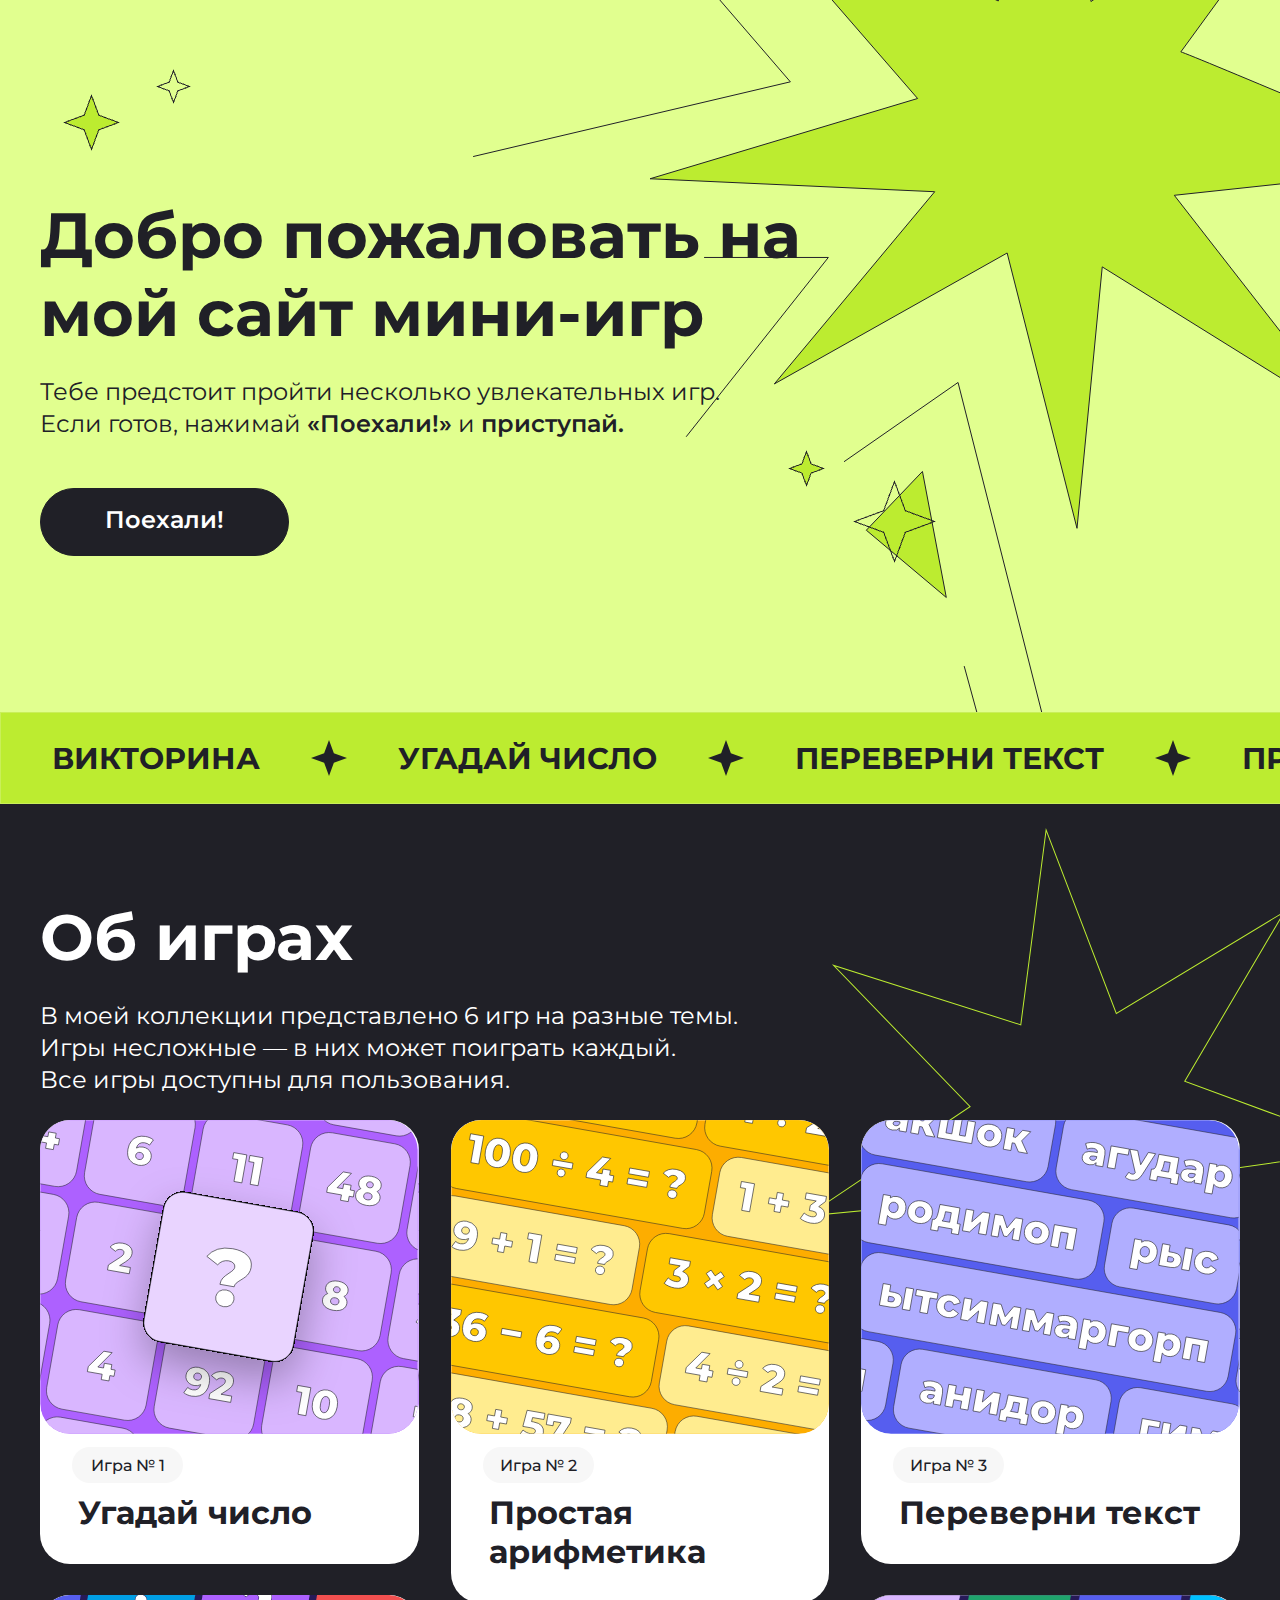
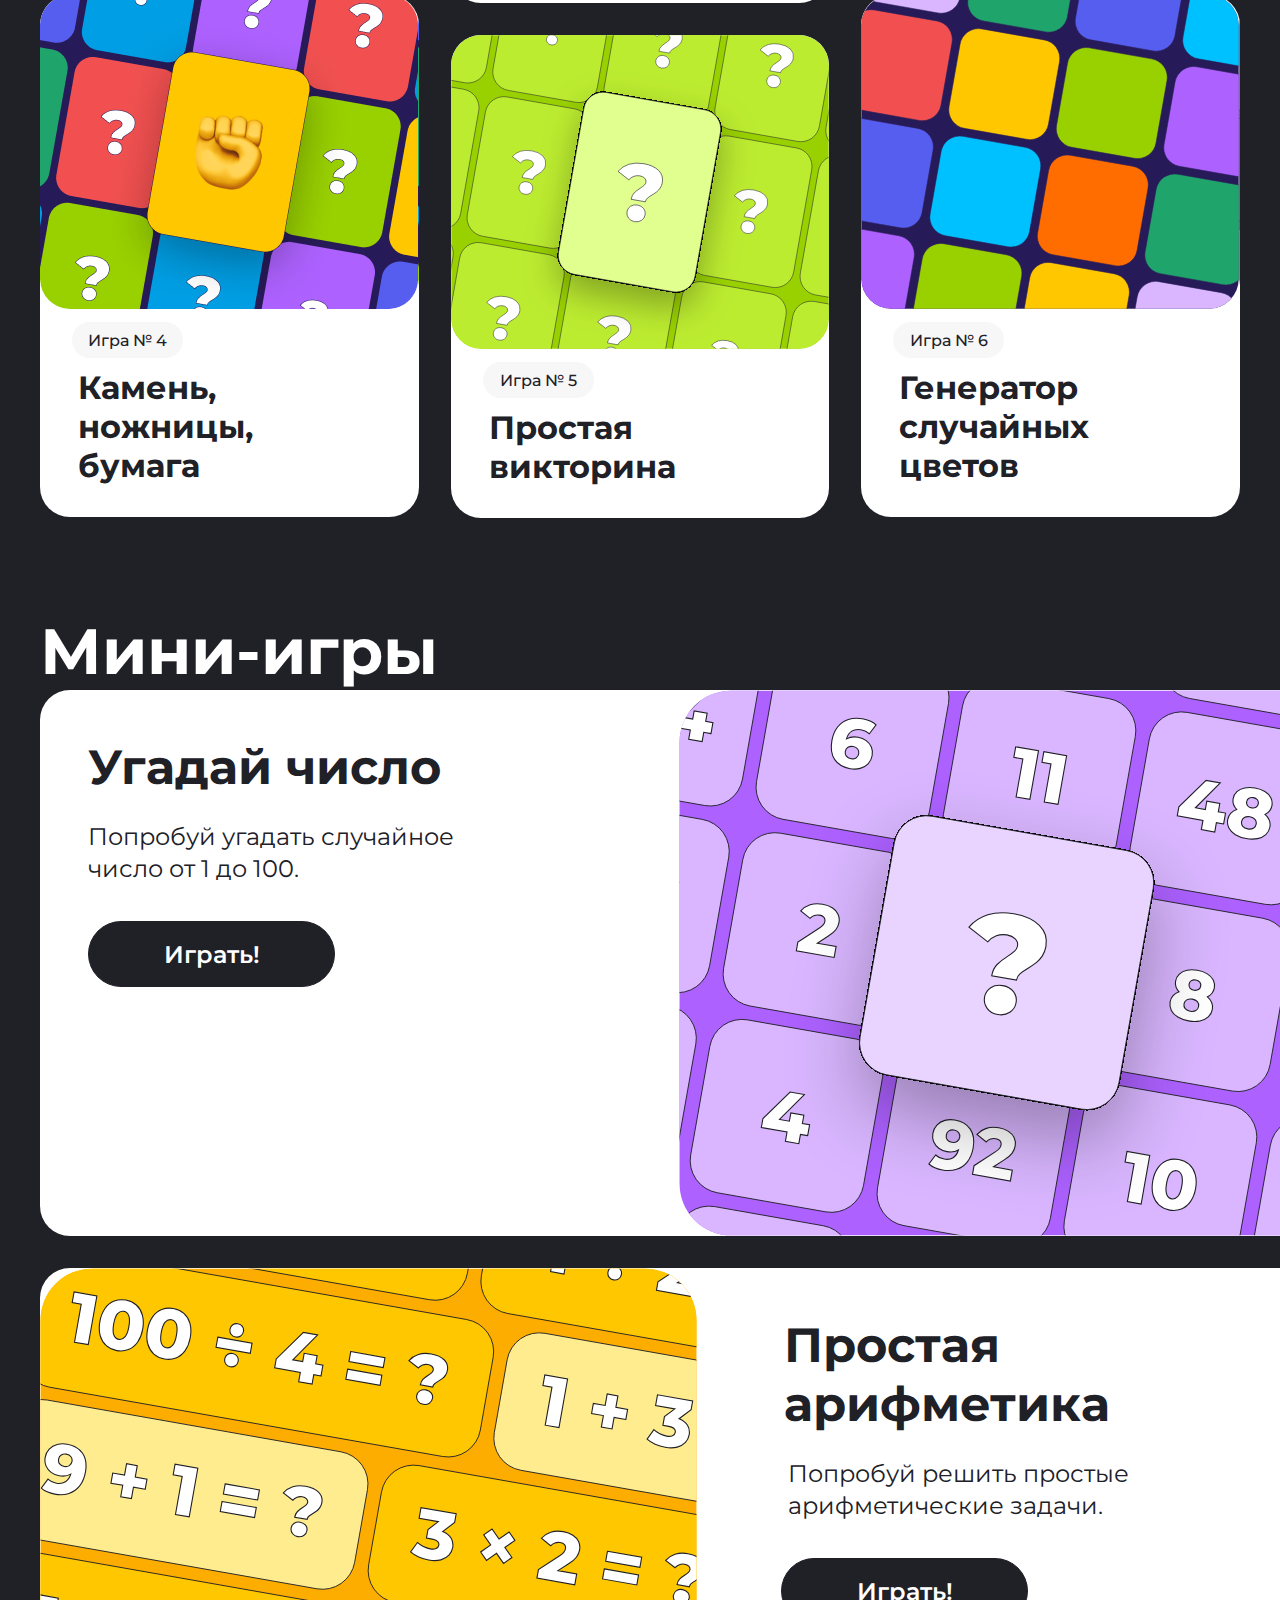
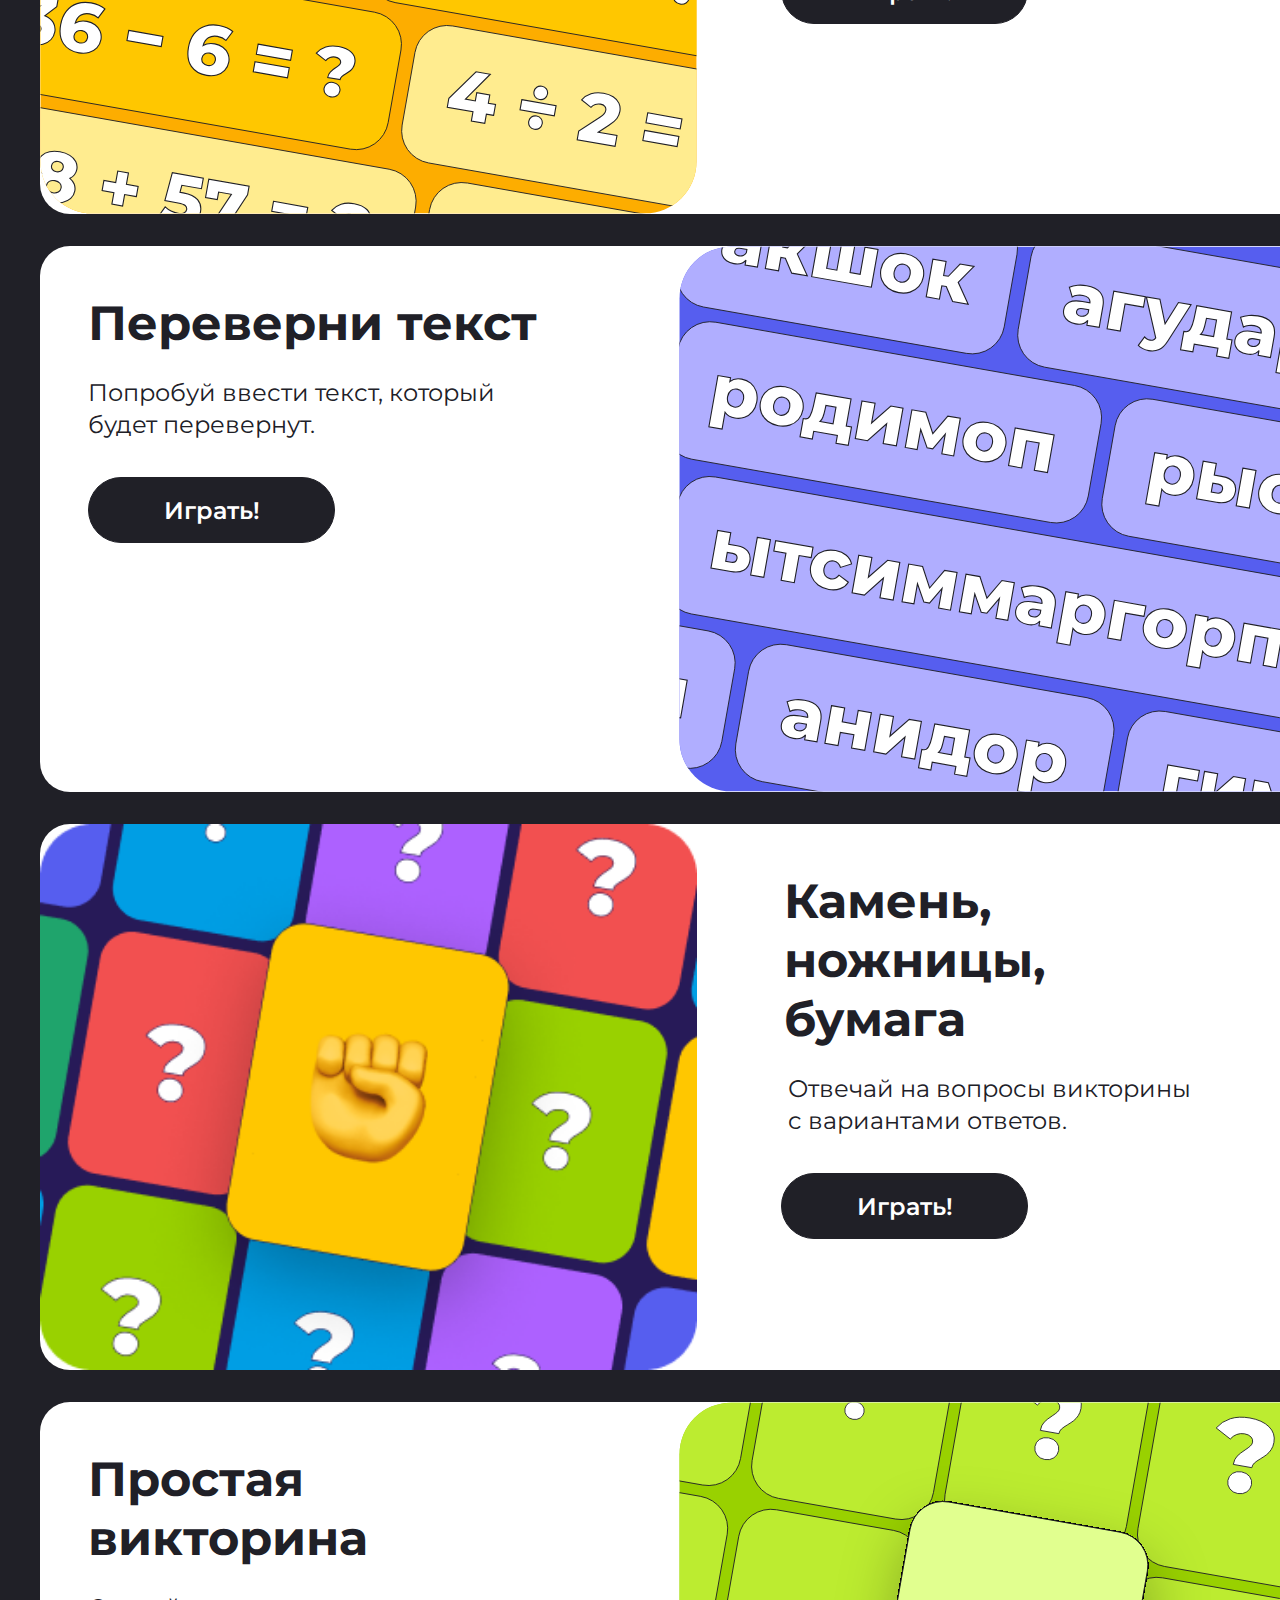
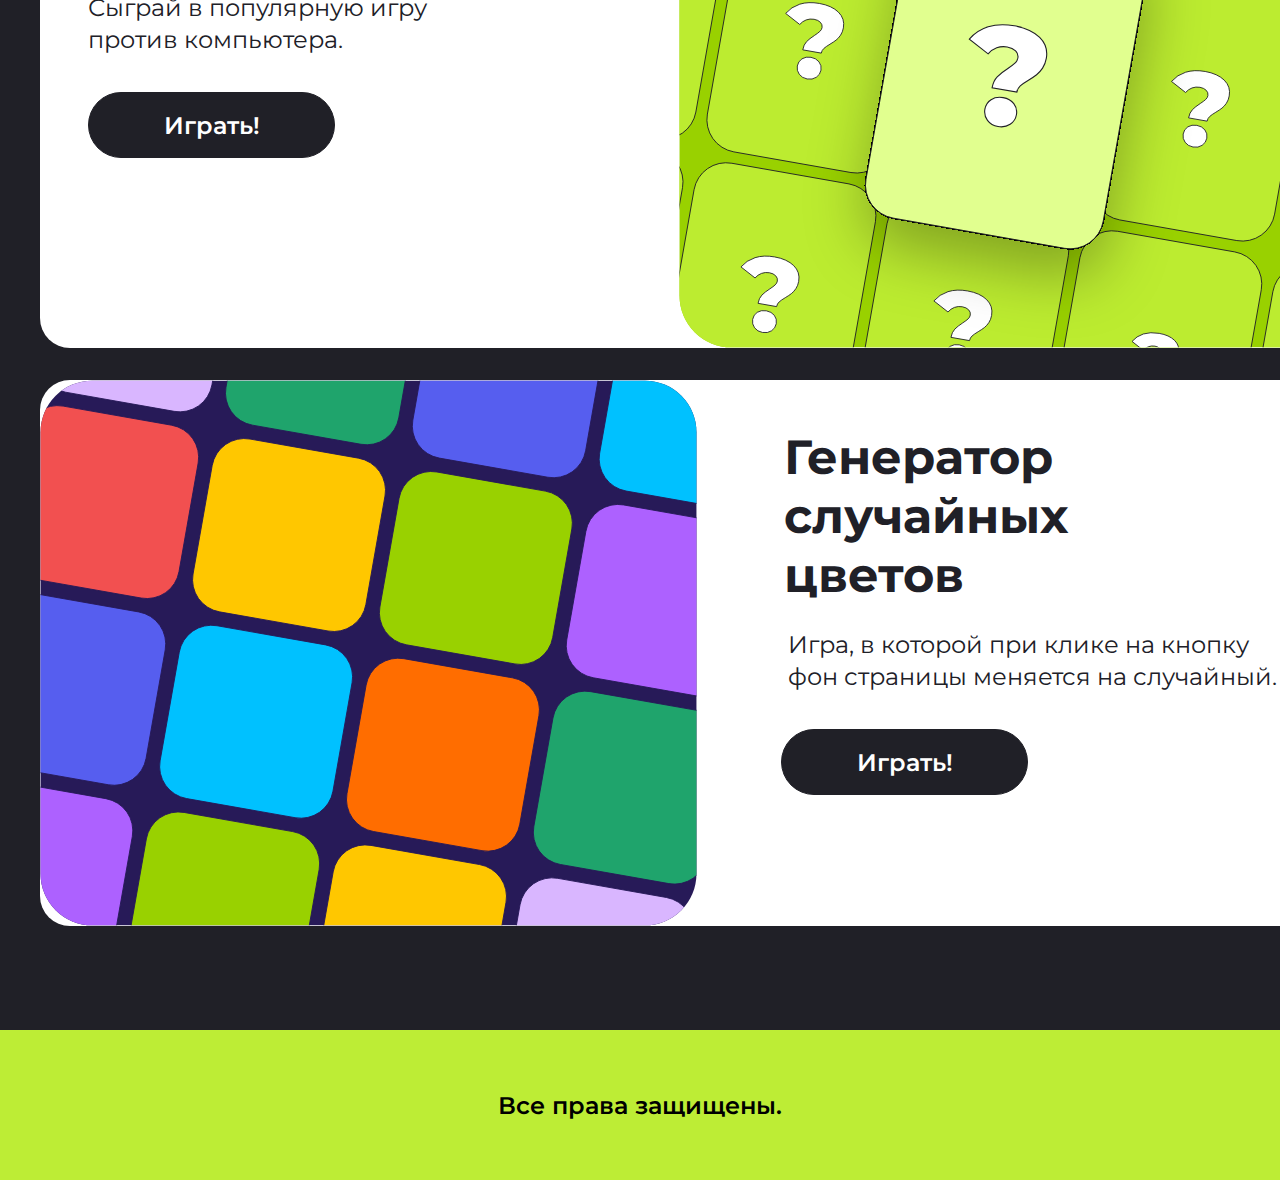
==== commit f72bb838: "Merge pull request #15 from KirillEvgen/hm6" ====
--- a/index.html
+++ b/index.html
@@ -2,7 +2,7 @@
 <html lang="en">
 <head>
     <meta charset="UTF-8">
-    <meta name="viewport" content="width=device-width, initial-scale=1.0, minimum-scale=1.0">
+    <meta name="viewport" content="width=\, initial-scale=1.0">
     <title>Document</title>
     <link rel="preconnect" href="https://fonts.googleapis.com">
     <link rel="preconnect" href="https://fonts.gstatic.com" crossorigin>
@@ -80,58 +80,39 @@
         </div>
     </section>
     <section class="minigames center">
-        <h2 class="minigames__heading">Мини-игры</h2>
-        <div class="minigames__box">
-            <article class="minigame" id="guess_a_number">
-                <img class="minigame__img" src="img/number.jpeg" alt="Угадай число">
-                <div class="minigame__content">
-                    <h3 class="minigame__content-label" >Угадай число</h3>
-                    <p class="minigame__text minigame__text_altered">Попробуй угадать случайное<br> число от 1 до 100.</p>
-                    <button onclick="goGame()" class="minigame__content-button">Играть!</button>
-                </div>
-            </article>
-            <article class="minigame minigame_altered" id="simple_arithmetic">
-                <img class="minigame__img" src="img/arithmetic.jpeg" alt="Простая арифметика">
-                <div class="minigame__content">
-                    <h3 class="minigame__content-label" >Простая арифметика</h3>
-                    <p class="minigame__text minigame__text_altered">Попробуй решить простые арифметические задачи.</p>
-                    <button onclick="arithmetic()" class="minigame__content-button">Играть!</button>
-                </div>
-            </article>
-            <article class="minigame" id="text">
-                <img class="minigame__img" src="img/text.jpeg" alt="Переверни текст">
-                <div class="minigame__content">
-                    <h3 class="minigame__content-label" >Переверни текст</h3>
-                    <p class="minigame__text minigame__text_altered">Попробуй ввести текст, который<br> будет перевернут.</p>
-                    <button  class="minigame__content-button">Играть!</button>
-                </div> 
-            </article>
-            <article class="minigame minigame_altered" id="quiz">
-                <img class="minigame__img" src="img/quiz.jpeg" alt="Викторина">
-                <div class="minigame__content">
-                    <h3 class="minigame__content-label" >Викторина</h3>
-                    <p class="minigame__text minigame__text_altered">Отвечай на вопросы викторины с вариантами ответов.</p>
-                    <button  class="minigame__content-button">Играть!</button>
-                </div>
-            </article>
-            <article class="minigame " id="rock_paper_scisors">
-                <img class="minigame__img" src="img/rock_paper.jpeg" alt="Камень, ножницы, бумага">
-                <div class="minigame__content">
-                    <h3 class="minigame__content-label" >Камень,<br> ножницы,<br> бумага</h3>
-                    <p class="minigame__text minigame__text_altered">Сыграй в популярную игру<br> против компьютера.</p>
-                    <button  class="minigame__content-button">Играть!</button>
-                </div>
-            </article>
-            
-            <article class="minigame minigame_altered" id="color_generator">
-                <img class="minigame__img" src="img/color_generator.jpeg" alt="Генератор случайных цветов">
-                <div class="minigame__content">
-                    <h3 class="minigame__content-label" >Генератор<br> случайных<br> цветов</h3>
-                    <p class="minigame__text minigame__text_altered">Игра, в которой при клике на кнопку фон страницы меняется на случайный.</p>
-                    <button id="click_button" class="minigame__content-button">Играть!</button>
-                </div>
-            </article>
-        </div>
+        <h2 class="games">Мини-игры</h2>
+        <article class="minigames-cards">
+            <div class="minigames-card minigames-card_1 minigames-card_right">
+                <div class="minigames-card__heading" id="guessthenumber">Угадай число</div>
+                <div class="minigames-card__text">Попробуй угадать случайное <br>число от 1 до 100.</div>
+                <button class="minigames-card__button" onclick="goGame()">Играть!</button>
+            </div>
+            <div class="minigames-card minigames-card_2 minigames-card_left">
+                <div class="minigames-card__heading" id="SimpleArithmetic">Простая арифметика</div>
+                <div class="minigames-card__text">Попробуй решить простые арифметические задачи.</div>
+                <button class="minigames-card__button" onclick="arithmetic()">Играть!</button>
+             </div>
+             <div class="minigames-card minigames-card_3 minigames-card_right">
+                <div class="minigames-card__heading" id="Flipthetext">Переверни текст</div>
+                <div class="minigames-card__text">Попробуй ввести текст, который <br>будет перевернут.</div>
+                <button class="minigames-card__button" href="#">Играть!</button>
+            </div>
+            <div class="minigames-card minigames-card_4 minigames-card_left">
+                <div class="minigames-card__heading" id="Rockpaperscissors">Камень, <br> ножницы, <br> бумага</div>
+                <div class="minigames-card__text">Отвечай на вопросы викторины <br>c вариантами ответов.</div>
+                <button class="minigames-card__button" href="#">Играть!</button>
+            </div>
+            <div class="minigames-card minigames-card_5 minigames-card_right">
+                <div class="minigames-card__heading" id="SimpleQuiz">Простая викторина</div>
+                <div class="minigames-card__text">Сыграй в популярную игру <br>против компьютера.</div>
+                <button class="minigames-card__button" href="#">Играть!</button>
+            </div>
+            <div class="minigames-card minigames-card_6 minigames-card_left">
+                <div class="minigames-card__heading" id="Randomcolorgenerator">Генератор случайных <br> цветов</div>
+                <div class="minigames-card__text">Игра, в которой при клике на кнопку фон страницы меняется на случайный.</div>
+                <button class="minigames-card__button" href="#">Играть!</button>
+             </div>
+        </article>
     </section>
     <footer class="footer center">
         <div class="footer-box">
--- a/style.css
+++ b/style.css
@@ -18,8 +18,6 @@
 
 body {
   font-family: "Montserrat", sans-serif;
-  overflow-x: hidden;
-  background-color: #202027;
 }
 
 button {
@@ -98,6 +96,7 @@
   -webkit-backdrop-filter: blur(50px);
           backdrop-filter: blur(50px);
   background: rgb(188, 236, 48);
+  overflow: hidden;
 }
 
 .scrollbar__text {
@@ -172,27 +171,27 @@
 }
 
 .game-card__image_type_1 {
-  background-image: url(img/card1.svg);
+  background: url(img/card1.svg);
 }
 
 .game-card__image_type_2 {
-  background-image: url(img/card2.svg);
+  background: url(img/card2.svg);
 }
 
 .game-card__image_type_3 {
-  background-image: url(img/card3.svg);
+  background: url(img/card3.svg);
 }
 
 .game-card__image_type_4 {
-  background-image: url(img/card4.png);
+  background: url(img/card4.png);
 }
 
 .game-card__image_type_5 {
-  background-image: url(img/card5.svg);
+  background: url(img/card5.svg);
 }
 
 .game-card__image_type_6 {
-  background-image: url(img/card6.svg);
+  background: url(img/card6.svg);
 }
 
 .stone {
@@ -232,91 +231,103 @@
 }
 
 .minigames {
-  margin-top: 46px;
-  padding-bottom: 144px;
-  background-image: url(./images/Star7.png), url(./images/Star7.png), url(./images/Star8.png), url(./images/Star9.png);
-  background-repeat: no-repeat, no-repeat, no-repeat, no-repeat;
-  background-size: 35px, 69px, 41px, 69px;
-  background-position: 1277px 50px, 1320px 86px, 1245px 3350px, 1320px 3300px;
-}
-.minigames__heading {
-  color: #ffffff;
-  font-family: Montserrat;
-  font-size: 64px;
-  font-weight: 700;
-  line-height: 78px;
-  letter-spacing: 0px;
-  text-align: left;
-  margin-bottom: 72px;
-}
-.minigames__box {
+  background: #202027;
+  padding-bottom: 72px;
+  height: 100%;
+}
+
+.minigames-cards {
+  border-radius: 30px;
+}
+
+.minigames-card {
+  margin-bottom: 32px;
+  border-radius: 30px;
+  height: 450px;
+  width: 100%;
+  color: rgb(32, 32, 39);
+  background-repeat: no-repeat;
+  padding: 48px;
+  background-color: #FFFFFF;
   display: flex;
   flex-direction: column;
-  gap: 32px;
-}
-
-.minigame {
-  width: 1200px;
-  background-color: #ffffff;
-  border-radius: 30px;
-  box-sizing: border-box;
-  display: flex;
-  flex-direction: row-reverse;
-}
-.minigame__img {
-  width: 600px;
-  border-radius: 30px;
-}
-.minigame_altered {
-  display: flex;
-  flex-direction: row;
-}
-.minigame__content {
-  width: 600px;
-  padding: 48px;
-  box-sizing: border-box;
-}
-.minigame__content-label {
-  color: #202027;
-  font-family: Montserrat;
+}
+
+.minigames-card_left {
+  background-position-x: left;
+  align-items: flex-end;
+}
+
+.minigames-card_right {
+  background-position-x: right;
+}
+
+.minigames-card_1 {
+  background-image: url(img/card1.svg);
+  background-size: contain;
+}
+
+.minigames-card_2 {
+  background-image: url(img/card2.svg);
+  background-size: contain;
+}
+
+.minigames-card_3 {
+  background-image: url(img/card3.svg);
+  background-size: contain;
+}
+
+.minigames-card_4 {
+  background-image: url(img/card4.png);
+  background-size: contain;
+}
+
+.minigames-card_5 {
+  background-image: url(img/card5.svg);
+  background-size: contain;
+}
+
+.minigames-card_6 {
+  background-image: url(img/card6.svg);
+  background-size: contain;
+}
+
+.minigames-card__heading {
+  color: rgb(32, 32, 39);
   font-size: 48px;
   font-weight: 700;
   line-height: 59px;
-  letter-spacing: 0px;
-  text-align: left;
   padding-bottom: 24px;
-}
-.minigame__text {
-  color: #ffffff;
-  font-family: Montserrat;
+  width: 504px;
+}
+
+.minigames-card__text {
+  color: rgb(32, 32, 39);
   font-size: 24px;
   font-weight: 400;
   line-height: 32px;
-  text-align: left;
-  width: 788px;
-}
-.minigame__text_altered {
-  color: #202027;
-  width: 497px;
   padding-bottom: 36px;
-}
-.minigame__content-button {
+  width: 500px;
+}
+
+.minigames-card__button {
   width: 247px;
+  height: 66px;
+  border: 1px solid rgb(32, 32, 39);
   border-radius: 60px;
-  background-color: #202027;
-  color: #ffffff;
-  font-size: 1.5rem;
+  background: rgb(32, 32, 39);
+  color: #FFFFFF;
+  font-size: 24px;
   font-weight: 600;
-  font-family: Montserrat;
-  padding-top: 16px;
-  padding-bottom: 16px;
-  transition: 1.5s;
-  cursor: pointer;
-  border: 0.5px solid #202027;
-}
-.minigame__content-button:hover {
-  color: #202027;
-  background-color: #ffffff;
+  text-align: center;
+  margin-right: 260px;
+  font-family: "Montserrat";
+}
+
+.minigames-card__button:hover {
+  color: #000000;
+  background-color: #F7F6F6;
+  transition: background-color 1s;
 }
 
 .footer {
@@ -345,9 +356,6 @@
     padding-left: 58px;
     padding-right: 56px;
     overflow-x: hidden;
-  }
-  .games__container {
-    display: none;
   }
   .header__house {
     color: #202027;
@@ -400,6 +408,13 @@
     overflow: hidden;
   }
   .scrollbar {
+    display: flex;
+    align-items: center;
+    border: 1px solid rgba(255, 255, 255, 0.2);
+    -webkit-backdrop-filter: blur(50px);
+            backdrop-filter: blur(50px);
+    background: rgb(188, 236, 48);
+    flex-wrap: wrap;
     max-height: 87px;
     overflow-x: hidden;
   }
@@ -443,59 +458,7 @@
     gap: 32px;
     align-items: start;
   }
-  .game-card--top {
-    margin-top: 0px;
-  }
   .minigames {
-    margin-top: 48px;
-    padding-bottom: 49px;
-  }
-  .minigames__box {
-    gap: 24px;
-    align-items: center;
-  }
-  .minigames__heading {
-    color: rgb(255, 255, 255);
-    font-family: Montserrat;
-    font-size: 40px;
-    font-weight: 700;
-    line-height: 49px;
-    letter-spacing: 0px;
-    text-align: left;
-    margin-bottom: 48px;
-  }
-  .minigame {
-    width: 343px;
-    display: flex;
-    flex-direction: column;
-    border-radius: 30px;
-  }
-  .minigame__img {
-    width: 343px;
-    border-radius: 30px;
-  }
-  .minigame__content {
-    width: 343px;
-    padding: 29px 29px 32px 29px;
-  }
-  .minigame__content-label {
-    font-size: 32px;
-    font-weight: 700;
-    line-height: 39px;
-    text-align: left;
-    padding-bottom: 16px;
-  }
-  .minigame__content-button {
-    width: 285px;
-    font-size: 1rem;
-  }
-  .minigame__text_altered {
-    width: 285px;
-    font-size: 16px;
-    font-weight: 400;
-    line-height: 20px;
-    letter-spacing: 0px;
-    text-align: left;
-    padding-bottom: 32px;
+    display: none;
   }
 }/*# sourceMappingURL=style.css.map */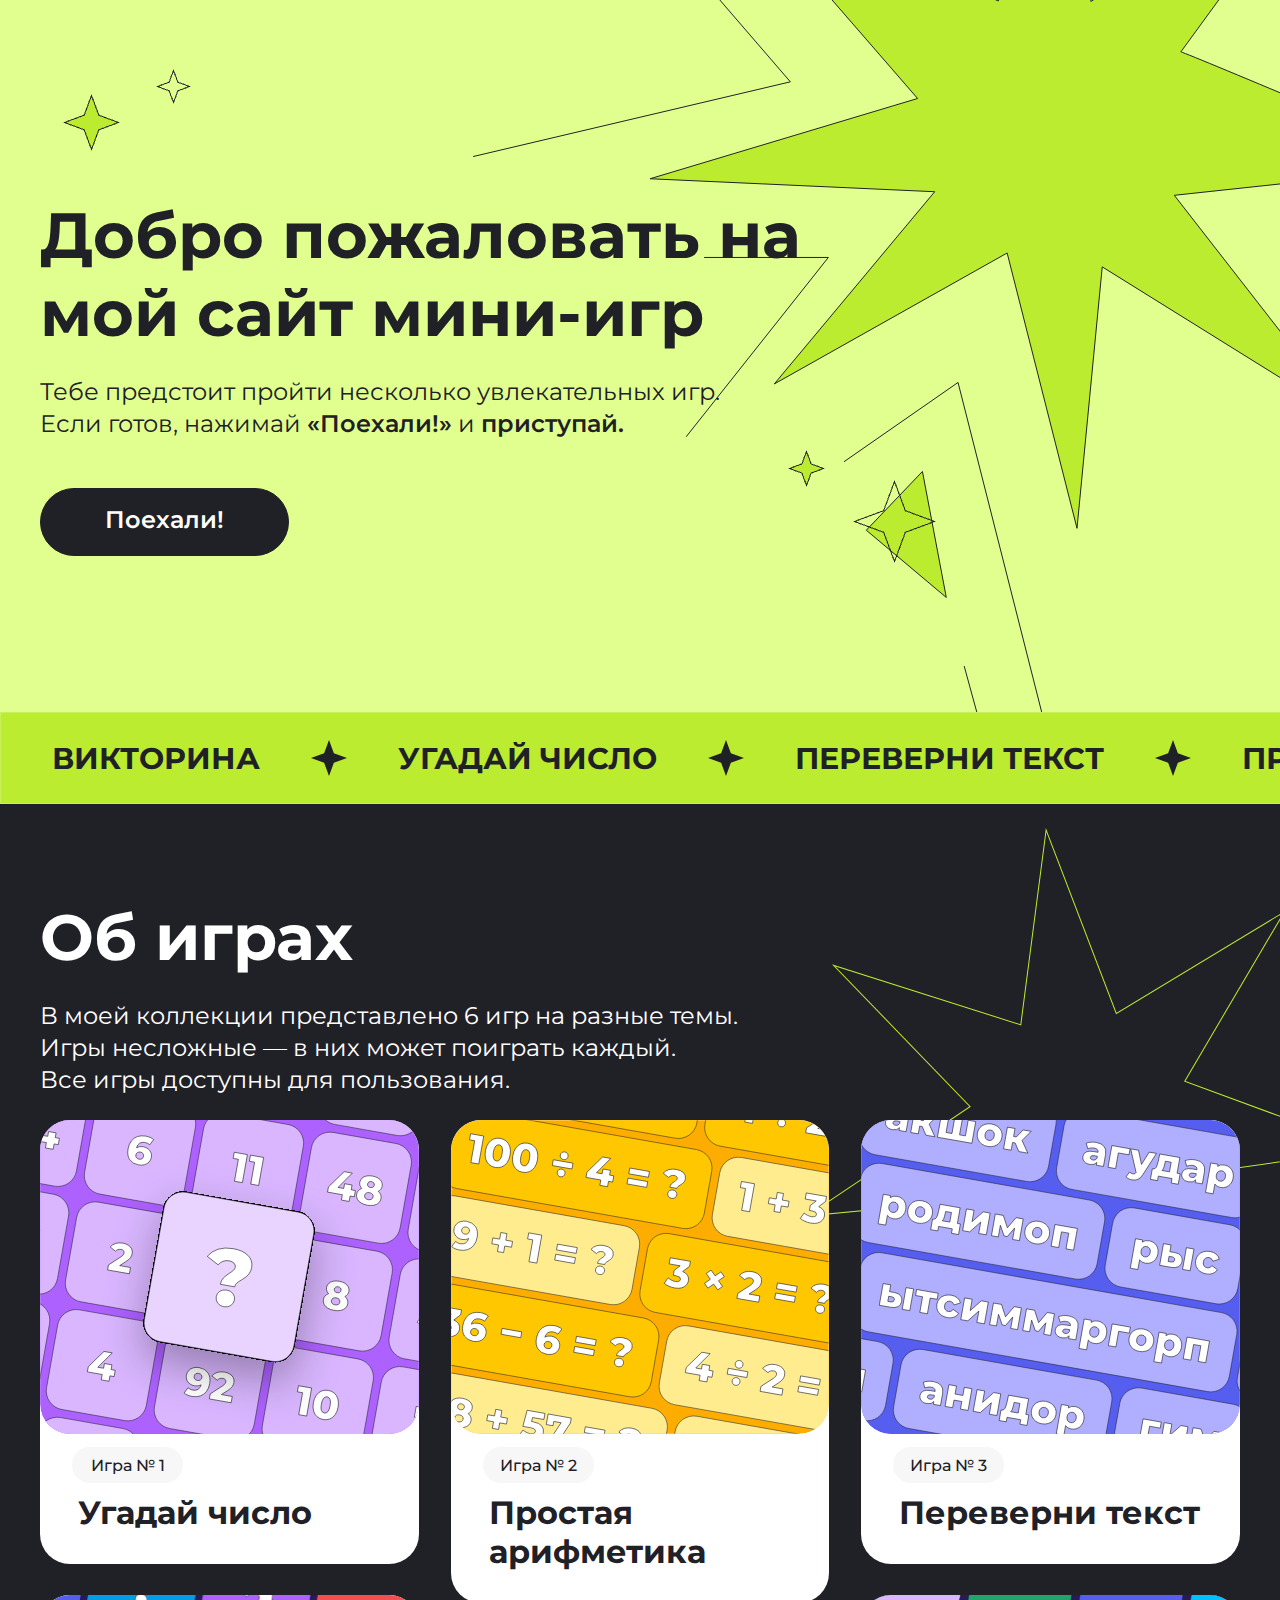
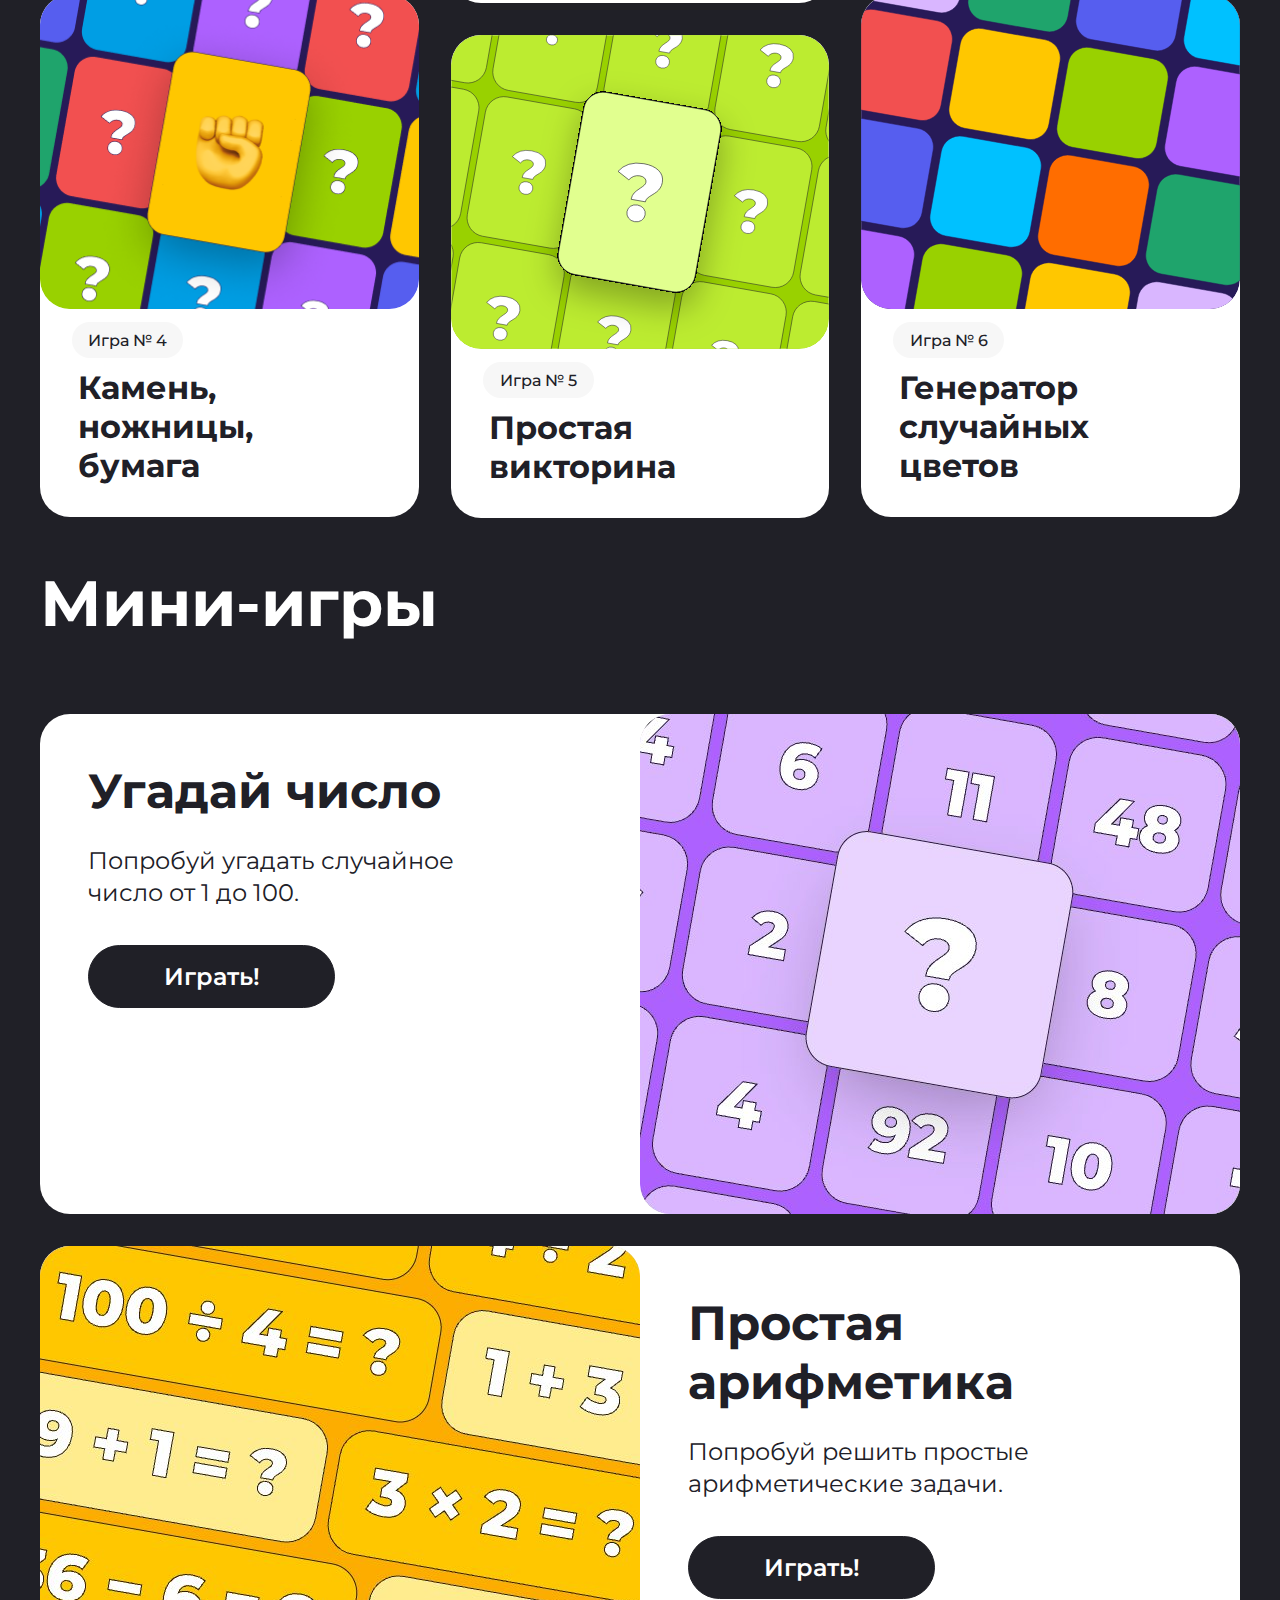
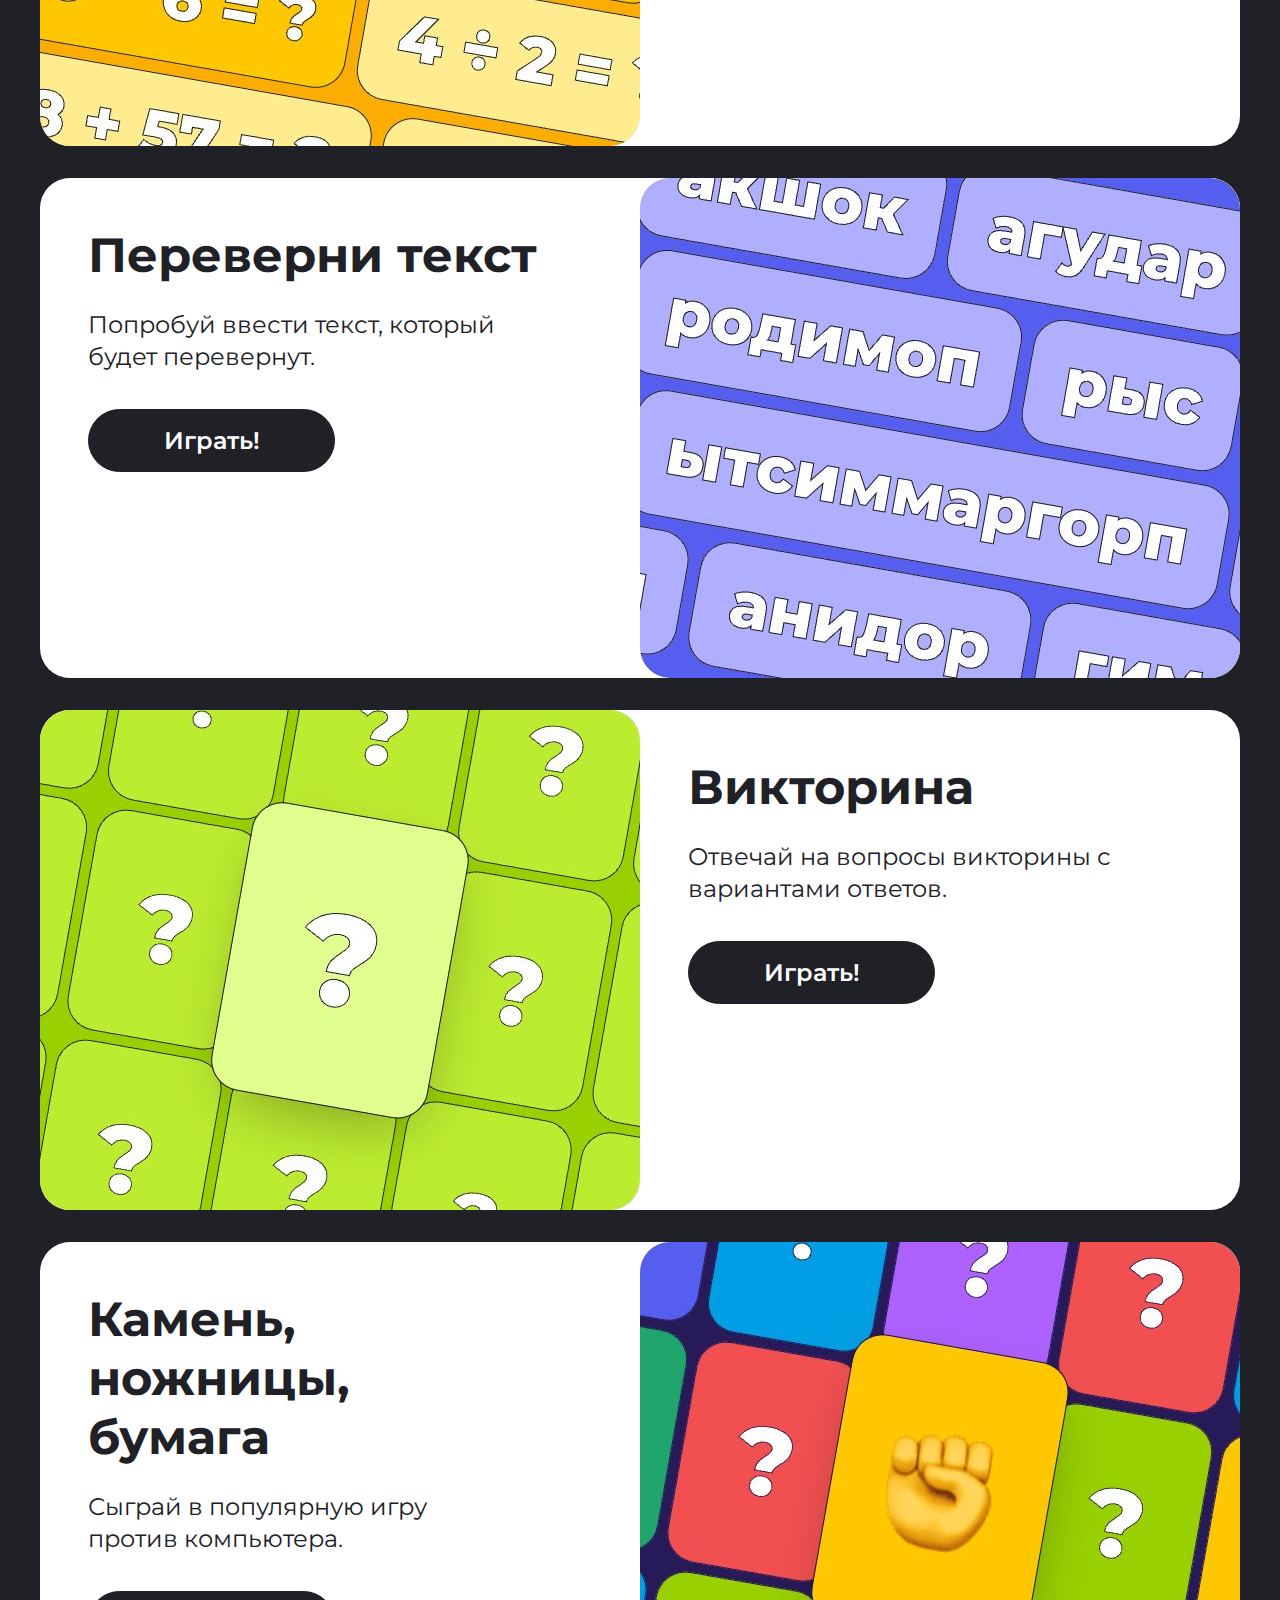
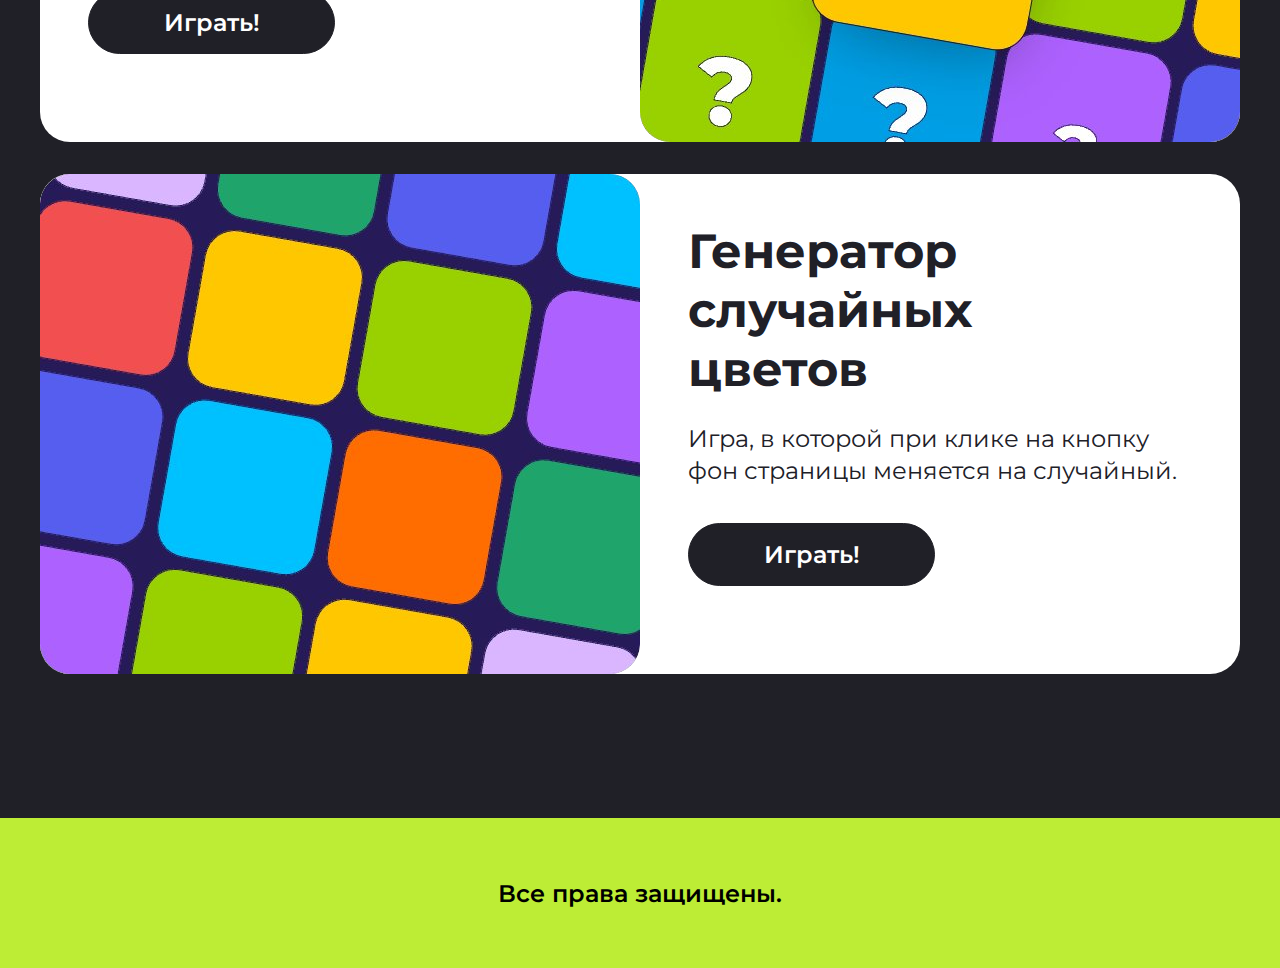
==== commit 63df0511: "Merge pull request #16 from KirillEvgen/hm5up" ====
--- a/index.html
+++ b/index.html
@@ -2,7 +2,7 @@
 <html lang="en">
 <head>
     <meta charset="UTF-8">
-    <meta name="viewport" content="width=\, initial-scale=1.0">
+    <meta name="viewport" content="width=device-width, initial-scale=1.0, minimum-scale=1.0">
     <title>Document</title>
     <link rel="preconnect" href="https://fonts.googleapis.com">
     <link rel="preconnect" href="https://fonts.gstatic.com" crossorigin>
@@ -80,39 +80,58 @@
         </div>
     </section>
     <section class="minigames center">
-        <h2 class="games">Мини-игры</h2>
-        <article class="minigames-cards">
-            <div class="minigames-card minigames-card_1 minigames-card_right">
-                <div class="minigames-card__heading" id="guessthenumber">Угадай число</div>
-                <div class="minigames-card__text">Попробуй угадать случайное <br>число от 1 до 100.</div>
-                <button class="minigames-card__button" onclick="goGame()">Играть!</button>
-            </div>
-            <div class="minigames-card minigames-card_2 minigames-card_left">
-                <div class="minigames-card__heading" id="SimpleArithmetic">Простая арифметика</div>
-                <div class="minigames-card__text">Попробуй решить простые арифметические задачи.</div>
-                <button class="minigames-card__button" onclick="arithmetic()">Играть!</button>
-             </div>
-             <div class="minigames-card minigames-card_3 minigames-card_right">
-                <div class="minigames-card__heading" id="Flipthetext">Переверни текст</div>
-                <div class="minigames-card__text">Попробуй ввести текст, который <br>будет перевернут.</div>
-                <button class="minigames-card__button" href="#">Играть!</button>
-            </div>
-            <div class="minigames-card minigames-card_4 minigames-card_left">
-                <div class="minigames-card__heading" id="Rockpaperscissors">Камень, <br> ножницы, <br> бумага</div>
-                <div class="minigames-card__text">Отвечай на вопросы викторины <br>c вариантами ответов.</div>
-                <button class="minigames-card__button" href="#">Играть!</button>
-            </div>
-            <div class="minigames-card minigames-card_5 minigames-card_right">
-                <div class="minigames-card__heading" id="SimpleQuiz">Простая викторина</div>
-                <div class="minigames-card__text">Сыграй в популярную игру <br>против компьютера.</div>
-                <button class="minigames-card__button" href="#">Играть!</button>
-            </div>
-            <div class="minigames-card minigames-card_6 minigames-card_left">
-                <div class="minigames-card__heading" id="Randomcolorgenerator">Генератор случайных <br> цветов</div>
-                <div class="minigames-card__text">Игра, в которой при клике на кнопку фон страницы меняется на случайный.</div>
-                <button class="minigames-card__button" href="#">Играть!</button>
-             </div>
-        </article>
+        <h2 class="minigames__heading">Мини-игры</h2>
+        <div class="minigames__box">
+            <article class="minigame" id="guess_a_number">
+                <img class="minigame__img" src="img/number.jpeg" alt="Угадай число">
+                <div class="minigame__content">
+                    <h3 class="minigame__content-label" >Угадай число</h3>
+                    <p class="minigame__text minigame__text_altered">Попробуй угадать случайное<br> число от 1 до 100.</p>
+                    <button onclick="goGame()" class="minigame__content-button">Играть!</button>
+                </div>
+            </article>
+            <article class="minigame minigame_altered" id="simple_arithmetic">
+                <img class="minigame__img" src="img/arithmetic.jpeg" alt="Простая арифметика">
+                <div class="minigame__content">
+                    <h3 class="minigame__content-label" >Простая арифметика</h3>
+                    <p class="minigame__text minigame__text_altered">Попробуй решить простые арифметические задачи.</p>
+                    <button onclick="arithmetic()" class="minigame__content-button">Играть!</button>
+                </div>
+            </article>
+            <article class="minigame" id="text">
+                <img class="minigame__img" src="img/text.jpeg" alt="Переверни текст">
+                <div class="minigame__content">
+                    <h3 class="minigame__content-label" >Переверни текст</h3>
+                    <p class="minigame__text minigame__text_altered">Попробуй ввести текст, который<br> будет перевернут.</p>
+                    <button  class="minigame__content-button">Играть!</button>
+                </div> 
+            </article>
+            <article class="minigame minigame_altered" id="quiz">
+                <img class="minigame__img" src="img/quiz.jpeg" alt="Викторина">
+                <div class="minigame__content">
+                    <h3 class="minigame__content-label" >Викторина</h3>
+                    <p class="minigame__text minigame__text_altered">Отвечай на вопросы викторины с вариантами ответов.</p>
+                    <button  class="minigame__content-button">Играть!</button>
+                </div>
+            </article>
+            <article class="minigame " id="rock_paper_scisors">
+                <img class="minigame__img" src="img/rock_paper.jpeg" alt="Камень, ножницы, бумага">
+                <div class="minigame__content">
+                    <h3 class="minigame__content-label" >Камень,<br> ножницы,<br> бумага</h3>
+                    <p class="minigame__text minigame__text_altered">Сыграй в популярную игру<br> против компьютера.</p>
+                    <button  class="minigame__content-button">Играть!</button>
+                </div>
+            </article>
+            
+            <article class="minigame minigame_altered" id="color_generator">
+                <img class="minigame__img" src="img/color_generator.jpeg" alt="Генератор случайных цветов">
+                <div class="minigame__content">
+                    <h3 class="minigame__content-label" >Генератор<br> случайных<br> цветов</h3>
+                    <p class="minigame__text minigame__text_altered">Игра, в которой при клике на кнопку фон страницы меняется на случайный.</p>
+                    <button id="click_button" class="minigame__content-button">Играть!</button>
+                </div>
+            </article>
+        </div>
     </section>
     <footer class="footer center">
         <div class="footer-box">
--- a/style.css
+++ b/style.css
@@ -18,6 +18,8 @@
 
 body {
   font-family: "Montserrat", sans-serif;
+  overflow-x: hidden;
+  background-color: #202027;
 }
 
 button {
@@ -96,7 +98,6 @@
   -webkit-backdrop-filter: blur(50px);
           backdrop-filter: blur(50px);
   background: rgb(188, 236, 48);
-  overflow: hidden;
 }
 
 .scrollbar__text {
@@ -171,27 +172,27 @@
 }
 
 .game-card__image_type_1 {
-  background: url(img/card1.svg);
+  background-image: url(img/card1.svg);
 }
 
 .game-card__image_type_2 {
-  background: url(img/card2.svg);
+  background-image: url(img/card2.svg);
 }
 
 .game-card__image_type_3 {
-  background: url(img/card3.svg);
+  background-image: url(img/card3.svg);
 }
 
 .game-card__image_type_4 {
-  background: url(img/card4.png);
+  background-image: url(img/card4.png);
 }
 
 .game-card__image_type_5 {
-  background: url(img/card5.svg);
+  background-image: url(img/card5.svg);
 }
 
 .game-card__image_type_6 {
-  background: url(img/card6.svg);
+  background-image: url(img/card6.svg);
 }
 
 .stone {
@@ -231,103 +232,91 @@
 }
 
 .minigames {
-  background: #202027;
-  padding-bottom: 72px;
-  height: 100%;
-}
-
-.minigames-cards {
+  margin-top: 46px;
+  padding-bottom: 144px;
+  background-image: url(./images/Star7.png), url(./images/Star7.png), url(./images/Star8.png), url(./images/Star9.png);
+  background-repeat: no-repeat, no-repeat, no-repeat, no-repeat;
+  background-size: 35px, 69px, 41px, 69px;
+  background-position: 1277px 50px, 1320px 86px, 1245px 3350px, 1320px 3300px;
+}
+.minigames__heading {
+  color: #ffffff;
+  font-family: Montserrat;
+  font-size: 64px;
+  font-weight: 700;
+  line-height: 78px;
+  letter-spacing: 0px;
+  text-align: left;
+  margin-bottom: 72px;
+}
+.minigames__box {
+  display: flex;
+  flex-direction: column;
+  gap: 32px;
+}
+
+.minigame {
+  width: 1200px;
+  background-color: #ffffff;
   border-radius: 30px;
-}
-
-.minigames-card {
-  margin-bottom: 32px;
+  box-sizing: border-box;
+  display: flex;
+  flex-direction: row-reverse;
+}
+.minigame__img {
+  width: 600px;
   border-radius: 30px;
-  height: 450px;
-  width: 100%;
-  color: rgb(32, 32, 39);
-  background-repeat: no-repeat;
+}
+.minigame_altered {
+  display: flex;
+  flex-direction: row;
+}
+.minigame__content {
+  width: 600px;
   padding: 48px;
-  background-color: #FFFFFF;
-  display: flex;
-  flex-direction: column;
-}
-
-.minigames-card_left {
-  background-position-x: left;
-  align-items: flex-end;
-}
-
-.minigames-card_right {
-  background-position-x: right;
-}
-
-.minigames-card_1 {
-  background-image: url(img/card1.svg);
-  background-size: contain;
-}
-
-.minigames-card_2 {
-  background-image: url(img/card2.svg);
-  background-size: contain;
-}
-
-.minigames-card_3 {
-  background-image: url(img/card3.svg);
-  background-size: contain;
-}
-
-.minigames-card_4 {
-  background-image: url(img/card4.png);
-  background-size: contain;
-}
-
-.minigames-card_5 {
-  background-image: url(img/card5.svg);
-  background-size: contain;
-}
-
-.minigames-card_6 {
-  background-image: url(img/card6.svg);
-  background-size: contain;
-}
-
-.minigames-card__heading {
-  color: rgb(32, 32, 39);
+  box-sizing: border-box;
+}
+.minigame__content-label {
+  color: #202027;
+  font-family: Montserrat;
   font-size: 48px;
   font-weight: 700;
   line-height: 59px;
+  letter-spacing: 0px;
+  text-align: left;
   padding-bottom: 24px;
-  width: 504px;
-}
-
-.minigames-card__text {
-  color: rgb(32, 32, 39);
+}
+.minigame__text {
+  color: #ffffff;
+  font-family: Montserrat;
   font-size: 24px;
   font-weight: 400;
   line-height: 32px;
+  text-align: left;
+  width: 788px;
+}
+.minigame__text_altered {
+  color: #202027;
+  width: 497px;
   padding-bottom: 36px;
-  width: 500px;
-}
-
-.minigames-card__button {
+}
+.minigame__content-button {
   width: 247px;
-  height: 66px;
-  border: 1px solid rgb(32, 32, 39);
   border-radius: 60px;
-  background: rgb(32, 32, 39);
-  color: #FFFFFF;
-  font-size: 24px;
+  background-color: #202027;
+  color: #ffffff;
+  font-size: 1.5rem;
   font-weight: 600;
-  text-align: center;
-  margin-right: 260px;
-  font-family: "Montserrat";
-}
-
-.minigames-card__button:hover {
-  color: #000000;
-  background-color: #F7F6F6;
-  transition: background-color 1s;
+  font-family: Montserrat;
+  padding-top: 16px;
+  padding-bottom: 16px;
+  transition: 1.5s;
+  cursor: pointer;
+  border: 0.5px solid #202027;
+}
+.minigame__content-button:hover {
+  color: #202027;
+  background-color: #ffffff;
 }
 
 .footer {
@@ -356,6 +345,9 @@
     padding-left: 58px;
     padding-right: 56px;
     overflow-x: hidden;
+  }
+  .games__container {
+    display: none;
   }
   .header__house {
     color: #202027;
@@ -408,13 +400,6 @@
     overflow: hidden;
   }
   .scrollbar {
-    display: flex;
-    align-items: center;
-    border: 1px solid rgba(255, 255, 255, 0.2);
-    -webkit-backdrop-filter: blur(50px);
-            backdrop-filter: blur(50px);
-    background: rgb(188, 236, 48);
-    flex-wrap: wrap;
     max-height: 87px;
     overflow-x: hidden;
   }
@@ -458,7 +443,59 @@
     gap: 32px;
     align-items: start;
   }
+  .game-card--top {
+    margin-top: 0px;
+  }
   .minigames {
-    display: none;
+    margin-top: 48px;
+    padding-bottom: 49px;
+  }
+  .minigames__box {
+    gap: 24px;
+    align-items: center;
+  }
+  .minigames__heading {
+    color: rgb(255, 255, 255);
+    font-family: Montserrat;
+    font-size: 40px;
+    font-weight: 700;
+    line-height: 49px;
+    letter-spacing: 0px;
+    text-align: left;
+    margin-bottom: 48px;
+  }
+  .minigame {
+    width: 343px;
+    display: flex;
+    flex-direction: column;
+    border-radius: 30px;
+  }
+  .minigame__img {
+    width: 343px;
+    border-radius: 30px;
+  }
+  .minigame__content {
+    width: 343px;
+    padding: 29px 29px 32px 29px;
+  }
+  .minigame__content-label {
+    font-size: 32px;
+    font-weight: 700;
+    line-height: 39px;
+    text-align: left;
+    padding-bottom: 16px;
+  }
+  .minigame__content-button {
+    width: 285px;
+    font-size: 1rem;
+  }
+  .minigame__text_altered {
+    width: 285px;
+    font-size: 16px;
+    font-weight: 400;
+    line-height: 20px;
+    letter-spacing: 0px;
+    text-align: left;
+    padding-bottom: 32px;
   }
 }/*# sourceMappingURL=style.css.map */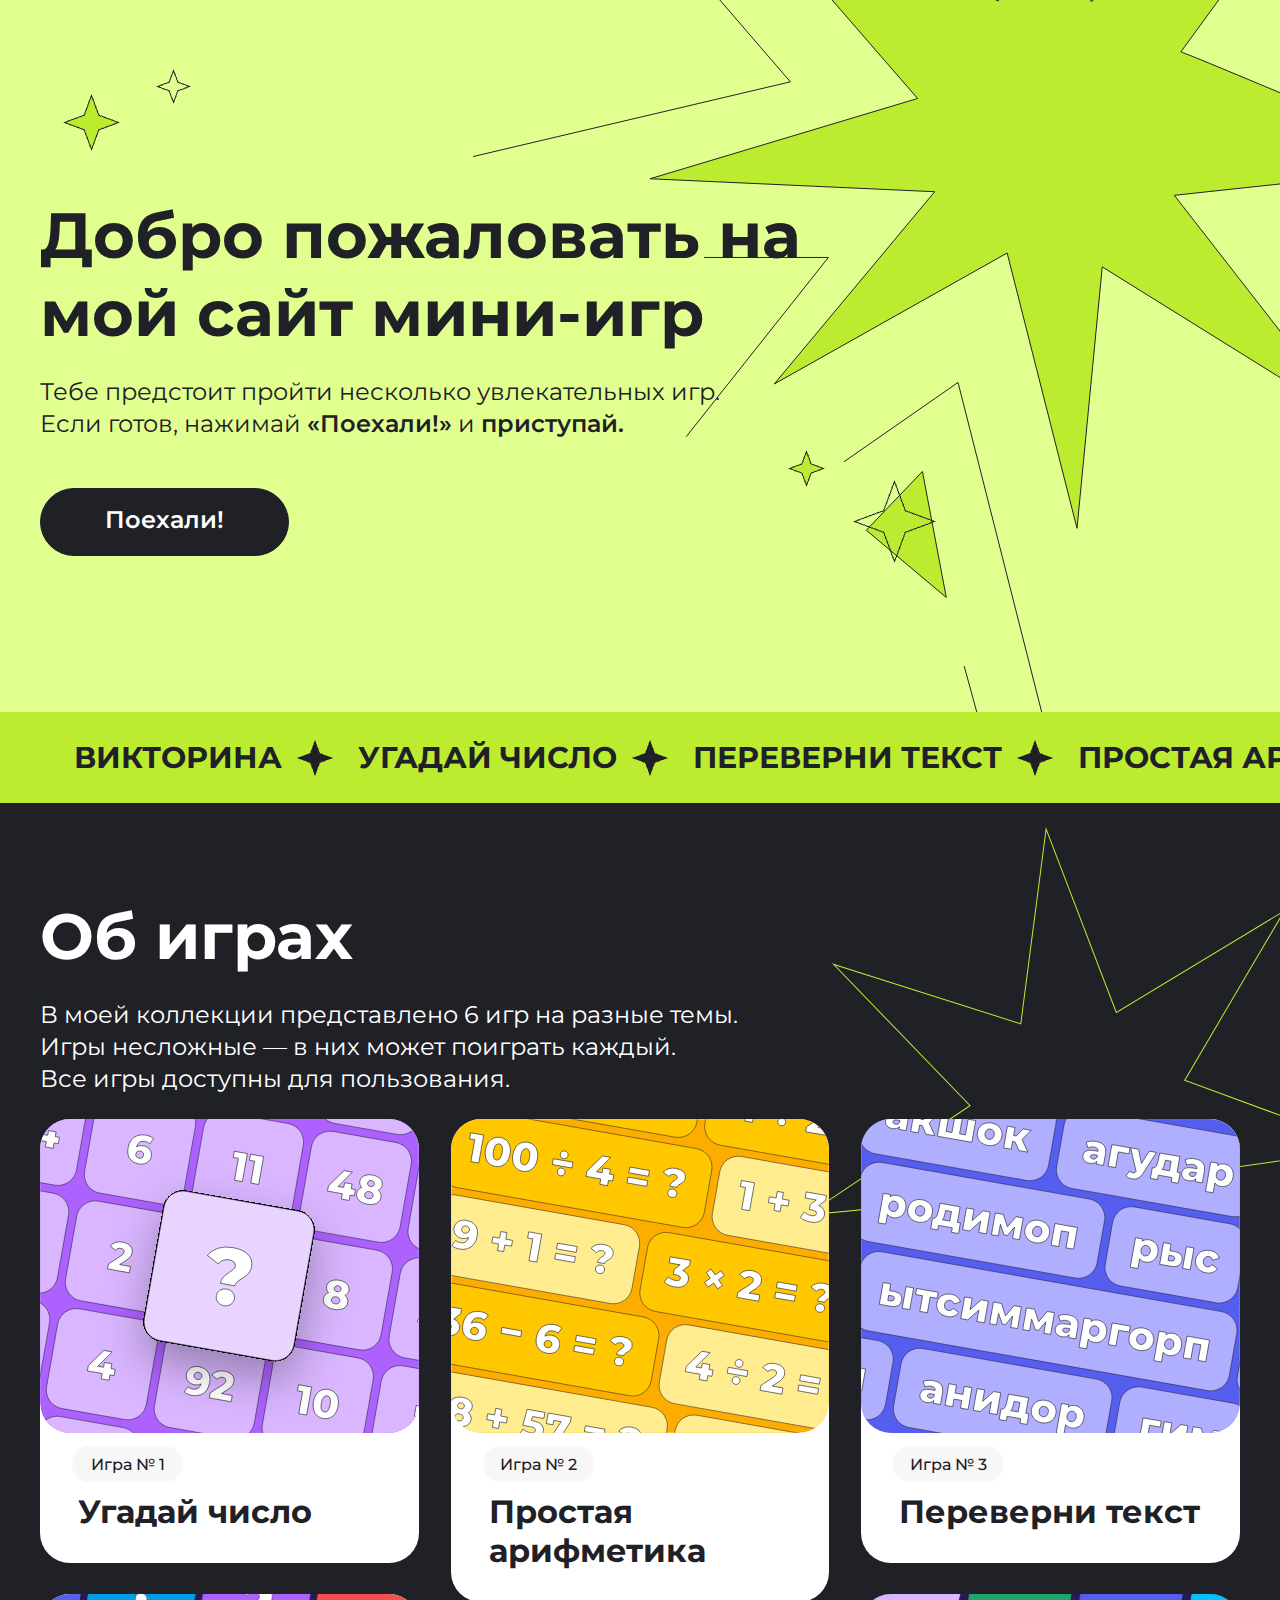
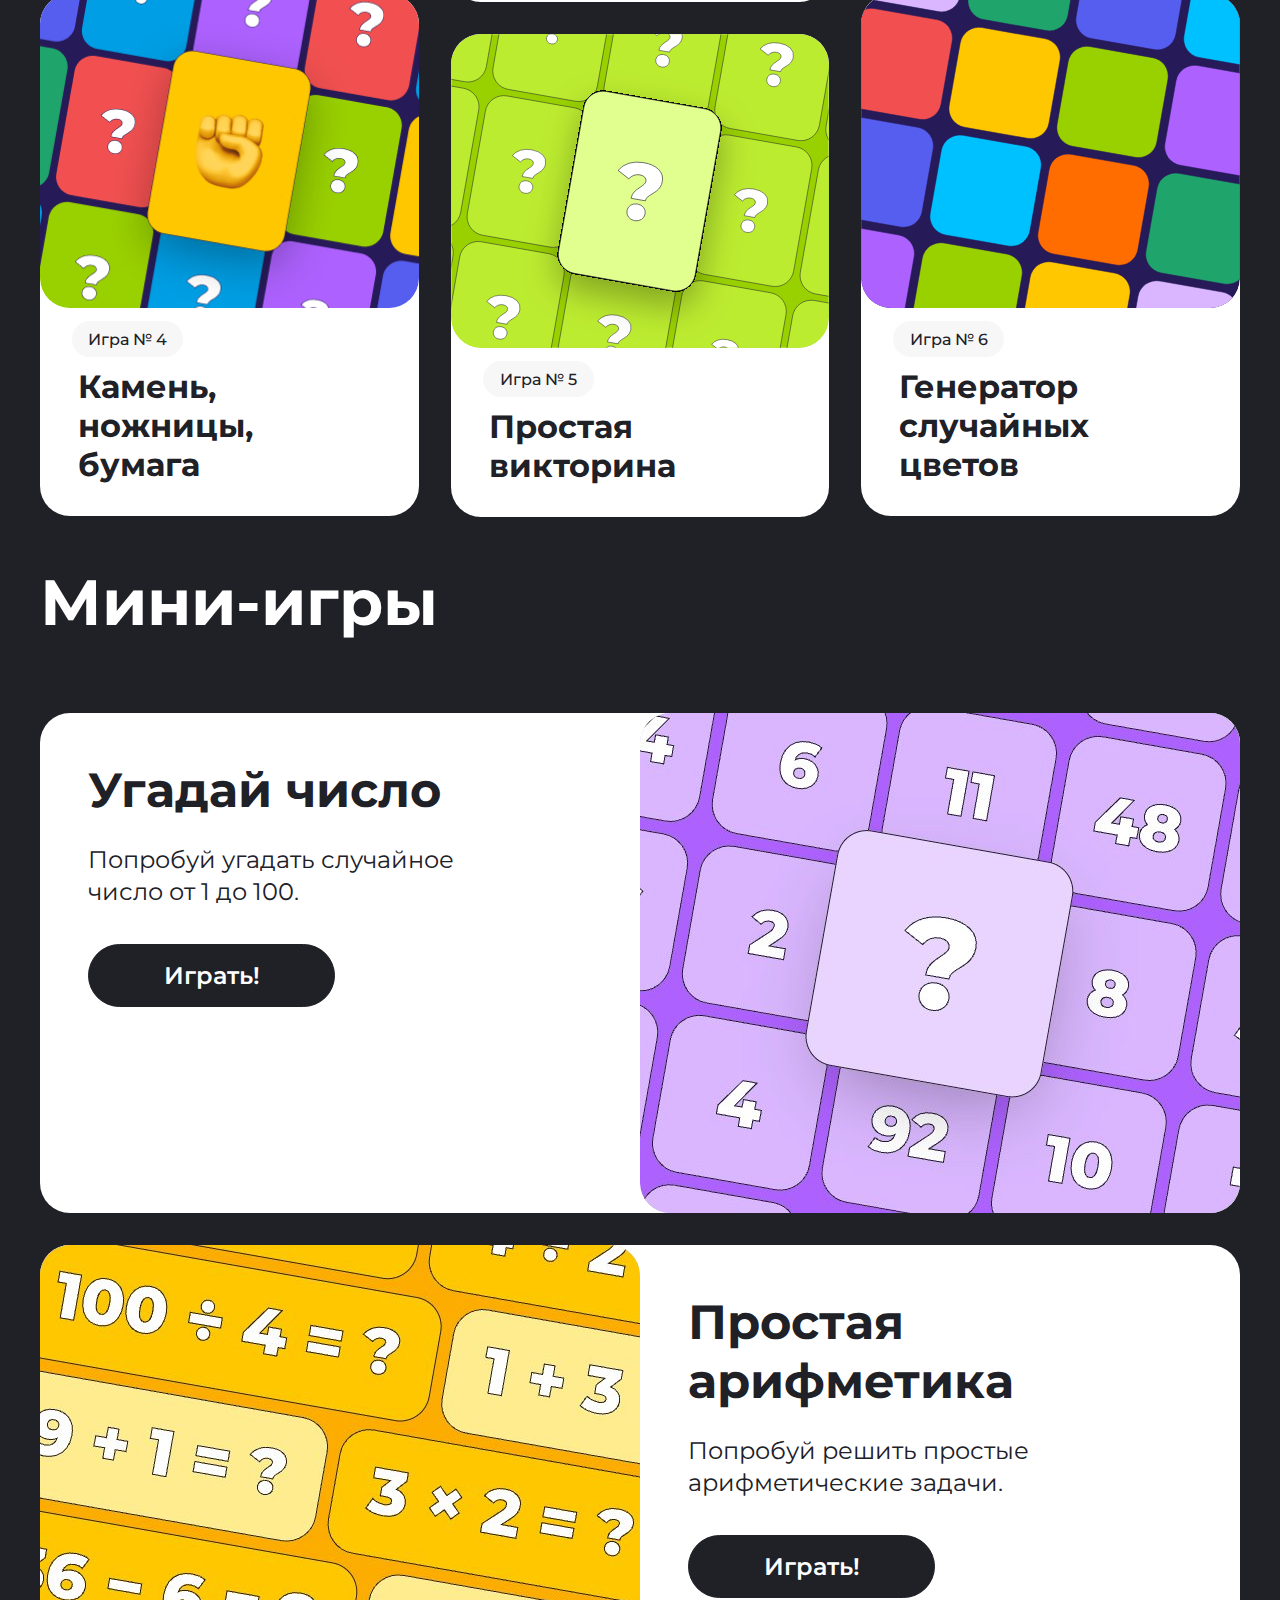
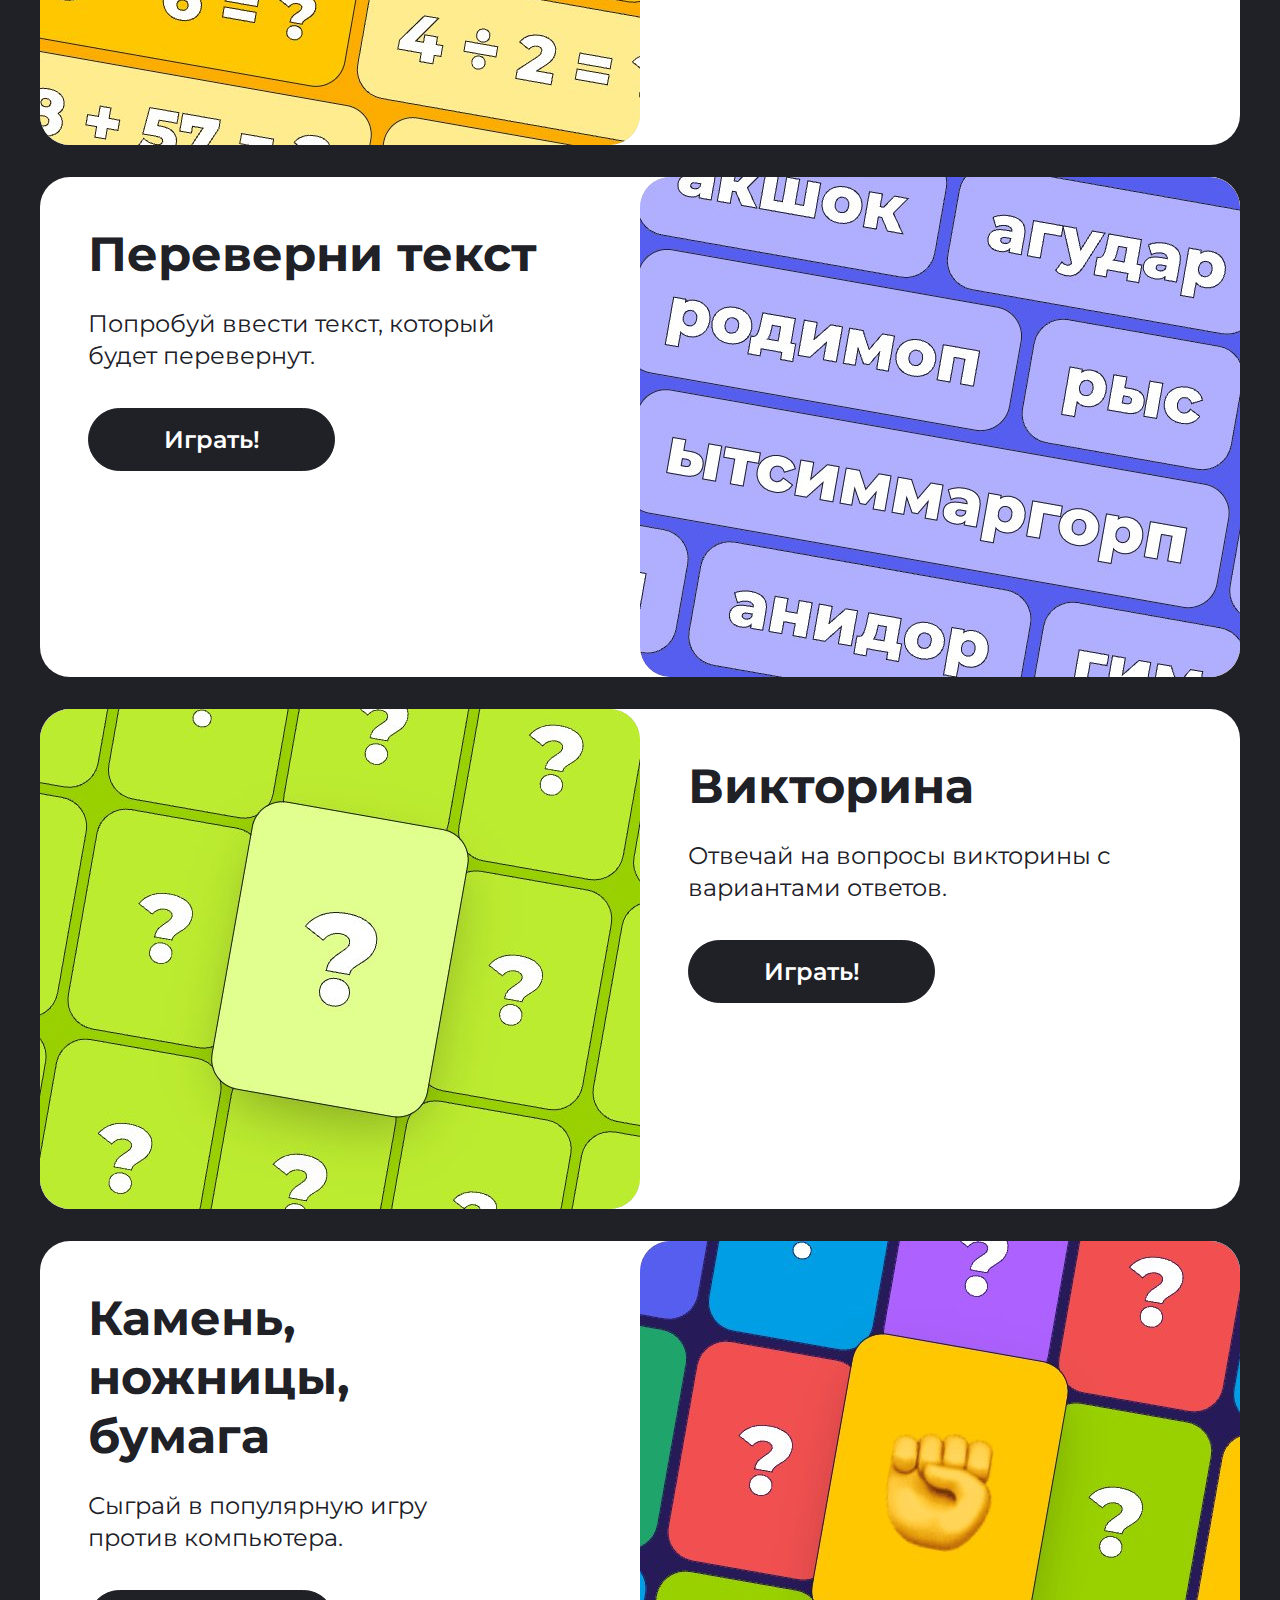
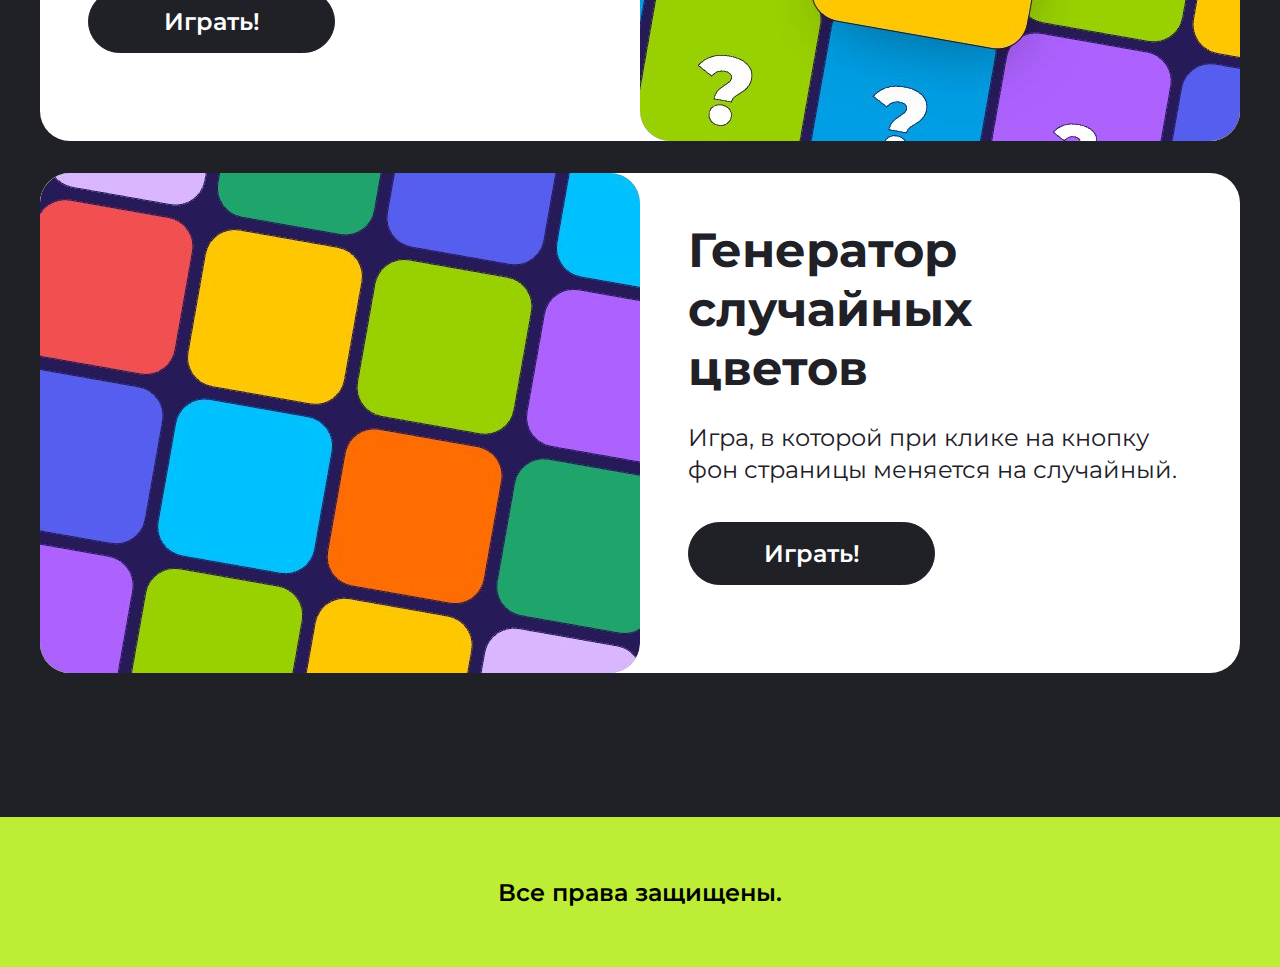
==== commit e6fa2209: "check course" ====
--- a/index.html
+++ b/index.html
@@ -10,36 +10,21 @@
     <link rel="stylesheet" href="style.css">
 </head>
 <body>
+    <main class="main">
     <section class="header center">
         <p class="header__house">Добро пожаловать на мой сайт мини-игр</p>
         <p class="header__text">Тебе предстоит пройти несколько увлекательных игр. Если готов, нажимай <span class="header__text_weight">«Поехали!»</span> и <span class="header__text_weight">приступай.</span></p>
         <a class="header__button" href="#aboutgames">Поехали!</a>
     </section>
     <section class="scrollbar">
-        <div class="scrollbar__text">Викторина</div>
-        <svg class="scrollbar__star" xmlns="http://www.w3.org/2000/svg" width="36" height="36" viewBox="0 0 36 36" fill="none">
-            <path d="M18 0L22.8616 13.1384L36 18L22.8616 22.8616L18 36L13.1384 22.8616L0 18L13.1384 13.1384L18 0Z" fill="#202027"/>
-          </svg>
-        <div class="scrollbar__text">угадай число</div>
-        <svg class="scrollbar__star" xmlns="http://www.w3.org/2000/svg" width="36" height="36" viewBox="0 0 36 36" fill="none">
-            <path d="M18 0L22.8616 13.1384L36 18L22.8616 22.8616L18 36L13.1384 22.8616L0 18L13.1384 13.1384L18 0Z" fill="#202027"/>
-          </svg>
-        <div class="scrollbar__text">Переверни текст</div>
-        <svg class="scrollbar__star" xmlns="http://www.w3.org/2000/svg" width="36" height="36" viewBox="0 0 36 36" fill="none">
-            <path d="M18 0L22.8616 13.1384L36 18L22.8616 22.8616L18 36L13.1384 22.8616L0 18L13.1384 13.1384L18 0Z" fill="#202027"/>
-          </svg>
-        <div class="scrollbar__text">Простая арифметика</div>
-        <svg class="scrollbar__star" xmlns="http://www.w3.org/2000/svg" width="36" height="36" viewBox="0 0 36 36" fill="none">
-            <path d="M18 0L22.8616 13.1384L36 18L22.8616 22.8616L18 36L13.1384 22.8616L0 18L13.1384 13.1384L18 0Z" fill="#202027"/>
-          </svg>
-        <div class="scrollbar__text">Камень, ножницы, бумага</div>
-        <svg class="scrollbar__star" xmlns="http://www.w3.org/2000/svg" width="36" height="36" viewBox="0 0 36 36" fill="none">
-            <path d="M18 0L22.8616 13.1384L36 18L22.8616 22.8616L18 36L13.1384 22.8616L0 18L13.1384 13.1384L18 0Z" fill="#202027"/>
-          </svg>
-        <div class="scrollbar__text">Генератор случайных цветов</div>
-        <svg class="scrollbar__star" xmlns="http://www.w3.org/2000/svg" width="36" height="36" viewBox="0 0 36 36" fill="none">
-            <path d="M18 0L22.8616 13.1384L36 18L22.8616 22.8616L18 36L13.1384 22.8616L0 18L13.1384 13.1384L18 0Z" fill="#202027"/>
-          </svg>
+        <div class="scrollbar-box">
+            <span class="scrollbar-label">Викторина</span>
+            <span class="scrollbar-label">угадай число</span>
+            <span class="scrollbar-label">Переверни текст</span>
+            <span class="scrollbar-label">Простая арифметика</span>
+            <span class="scrollbar-label">Камень, ножницы, бумага</span>
+            <span class="scrollbar-label">Генератор случайных цветов</span>
+        </div> 
     </section>
     <section class="games__container center">
         <h2 class="games" id="aboutgames">Об играх</h2>
@@ -82,7 +67,7 @@
     <section class="minigames center">
         <h2 class="minigames__heading">Мини-игры</h2>
         <div class="minigames__box">
-            <article class="minigame" id="guess_a_number">
+            <article class="minigame" id="guessthenumber">
                 <img class="minigame__img" src="img/number.jpeg" alt="Угадай число">
                 <div class="minigame__content">
                     <h3 class="minigame__content-label" >Угадай число</h3>
@@ -90,7 +75,7 @@
                     <button onclick="goGame()" class="minigame__content-button">Играть!</button>
                 </div>
             </article>
-            <article class="minigame minigame_altered" id="simple_arithmetic">
+            <article class="minigame minigame_altered" id="SimpleArithmetic">
                 <img class="minigame__img" src="img/arithmetic.jpeg" alt="Простая арифметика">
                 <div class="minigame__content">
                     <h3 class="minigame__content-label" >Простая арифметика</h3>
@@ -98,37 +83,37 @@
                     <button onclick="arithmetic()" class="minigame__content-button">Играть!</button>
                 </div>
             </article>
-            <article class="minigame" id="text">
+            <article class="minigame" id="Flipthetext">
                 <img class="minigame__img" src="img/text.jpeg" alt="Переверни текст">
                 <div class="minigame__content">
                     <h3 class="minigame__content-label" >Переверни текст</h3>
                     <p class="minigame__text minigame__text_altered">Попробуй ввести текст, который<br> будет перевернут.</p>
-                    <button  class="minigame__content-button">Играть!</button>
+                    <button onclick="invertedtext()" class="minigame__content-button">Играть!</button>
                 </div> 
             </article>
-            <article class="minigame minigame_altered" id="quiz">
+            <article class="minigame minigame_altered" id="SimpleQuiz">
                 <img class="minigame__img" src="img/quiz.jpeg" alt="Викторина">
                 <div class="minigame__content">
                     <h3 class="minigame__content-label" >Викторина</h3>
                     <p class="minigame__text minigame__text_altered">Отвечай на вопросы викторины с вариантами ответов.</p>
-                    <button  class="minigame__content-button">Играть!</button>
+                    <button onclick="quiz()" class="minigame__content-button">Играть!</button>
                 </div>
             </article>
-            <article class="minigame " id="rock_paper_scisors">
+            <article class="minigame " id="Rockpaperscissors">
                 <img class="minigame__img" src="img/rock_paper.jpeg" alt="Камень, ножницы, бумага">
                 <div class="minigame__content">
                     <h3 class="minigame__content-label" >Камень,<br> ножницы,<br> бумага</h3>
                     <p class="minigame__text minigame__text_altered">Сыграй в популярную игру<br> против компьютера.</p>
-                    <button  class="minigame__content-button">Играть!</button>
+                    <button onclick="rockPaperScissors()" class="minigame__content-button">Играть!</button>
                 </div>
             </article>
             
-            <article class="minigame minigame_altered" id="color_generator">
+            <article class="minigame minigame_altered" id="Randomcolorgenerator">
                 <img class="minigame__img" src="img/color_generator.jpeg" alt="Генератор случайных цветов">
                 <div class="minigame__content">
                     <h3 class="minigame__content-label" >Генератор<br> случайных<br> цветов</h3>
                     <p class="minigame__text minigame__text_altered">Игра, в которой при клике на кнопку фон страницы меняется на случайный.</p>
-                    <button id="click_button" class="minigame__content-button">Играть!</button>
+                    <button id="click_game" class="minigame__content-button">Играть!</button>
                 </div>
             </article>
         </div>
@@ -138,7 +123,21 @@
             <h3 class="footer__text">Все права защищены.</h3>
         </div>
     </footer>
+</main>
     <script src="script.js"></script>
     <script src="arithmetictask.js"></script>
+    <script src="invertedtext.js"></script>
+    <script src="quiz.js"></script>
+    <script src="rockPaperScissors.js"></script>
+    <script>
+         const mainEl = document.querySelector('.main');
+            const btnEl = document.querySelector('#click_game');
+            btnEl.addEventListener('click', () => {
+                const r = Math.random() * 256;
+                const g = Math.random() * 256;
+                const b = Math.random() * 256;
+                mainEl.style.backgroundColor = `rgba(${r}, ${g}, ${b})`;
+            });
+    </script>
 </body>
 </html>--- a/style.css
+++ b/style.css
@@ -90,24 +90,51 @@
 }
 
 .scrollbar {
+  background-color: #bcec30;
+  left: -25px;
+}
+
+@keyframes scrollbarToLeft {
+  from {
+    transform: translateX(100%);
+  }
+  to {
+    transform: translateX(-100%);
+  }
+}
+.scrollbar-box {
+  animation-name: scrollbarToLeft;
+  animation-duration: 15s;
+  animation-iteration-count: infinite;
+  animation-timing-function: ease-out;
+  animation-direction: normal;
+}
+
+.scrollbar-box {
   width: 3220px;
-  height: 90px;
-  display: flex;
-  align-items: center;
-  border: 1px solid rgba(255, 255, 255, 0.2);
-  -webkit-backdrop-filter: blur(50px);
-          backdrop-filter: blur(50px);
-  background: rgb(188, 236, 48);
-}
-
-.scrollbar__text {
+  padding-top: 27px;
+  padding-bottom: 27px;
+  padding-left: 49px;
+  padding-right: 49px;
+  display: flex;
+  flex-wrap: nowrap;
+}
+
+.scrollbar-label {
   font-family: "Montserrat";
   color: rgb(32, 32, 39);
   font-size: 30px;
   font-weight: 700;
   text-transform: uppercase;
   padding-right: 51px;
-  padding-left: 51px;
+  padding-left: 25px;
+}
+
+.scrollbar-label {
+  background-image: url(img/Starbig.png);
+  background-repeat: no-repeat;
+  background-size: 36px;
+  background-position: right;
 }
 
 .games__container {
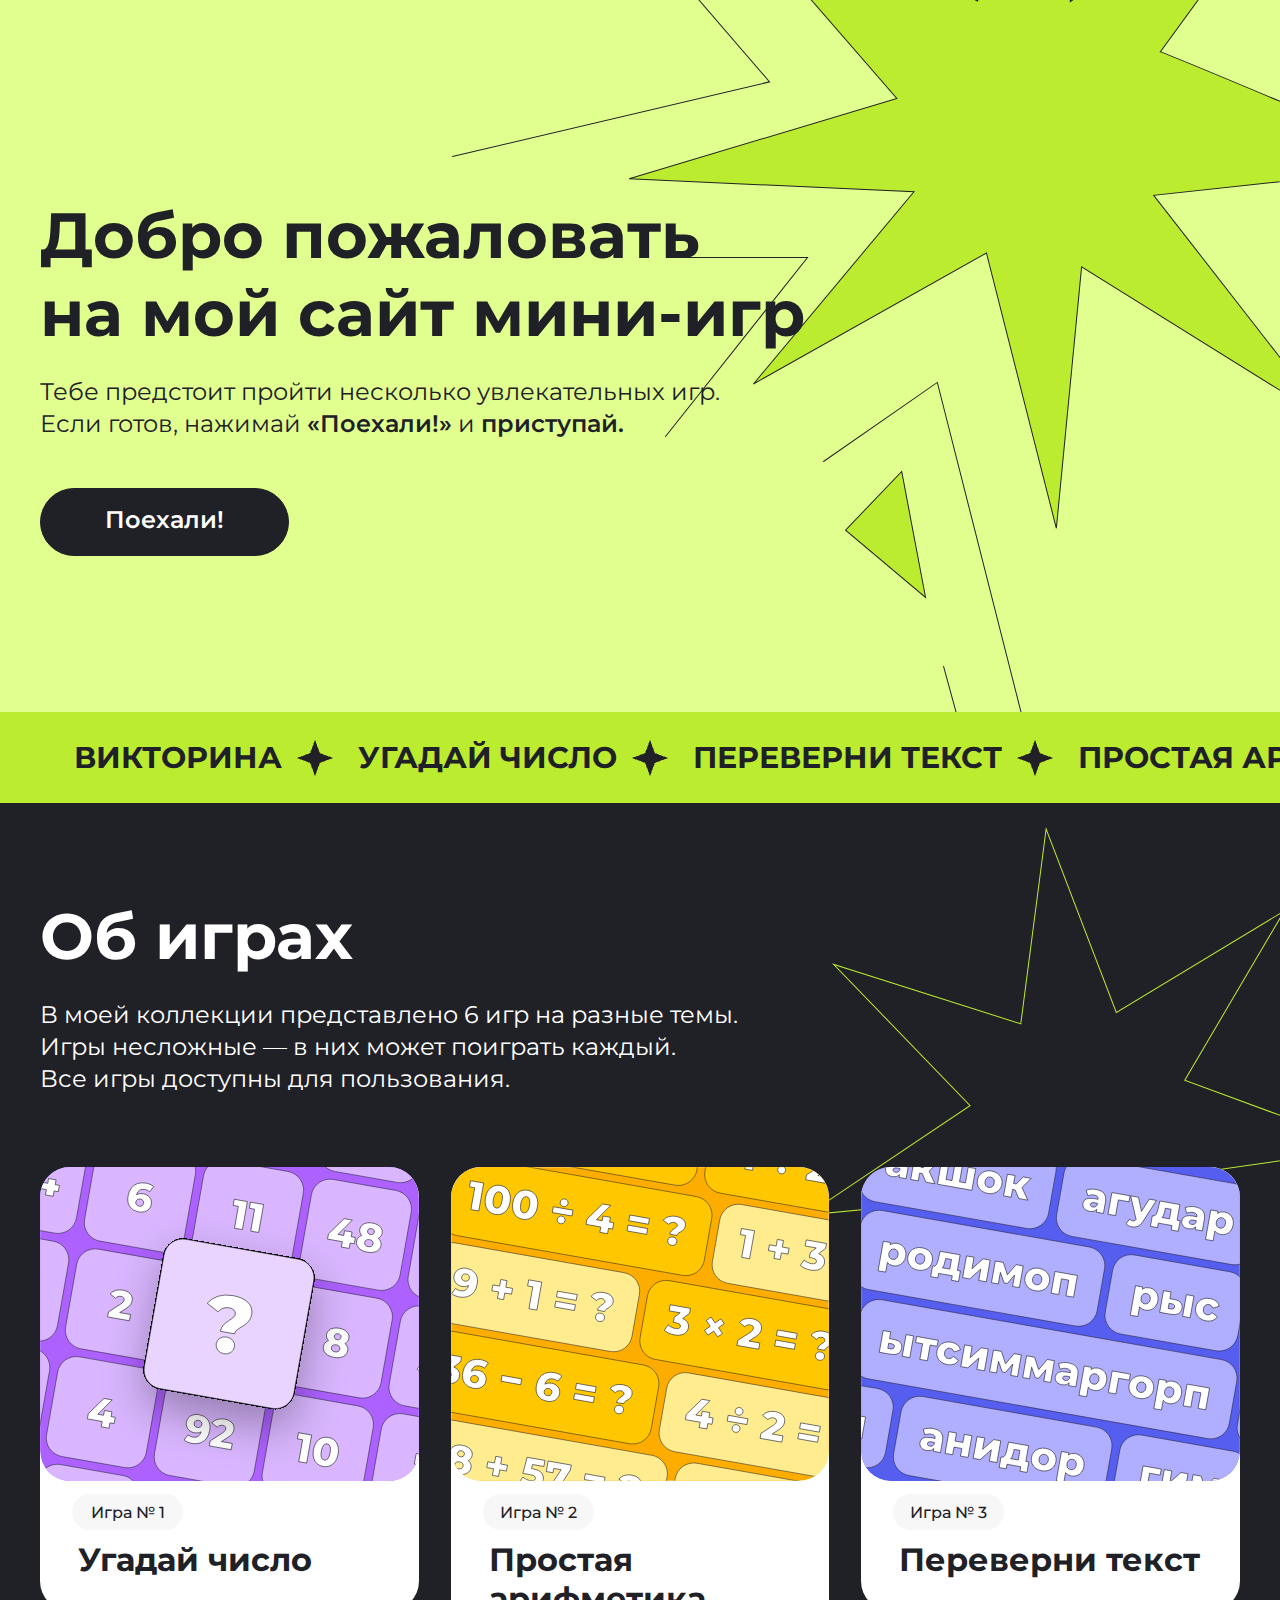
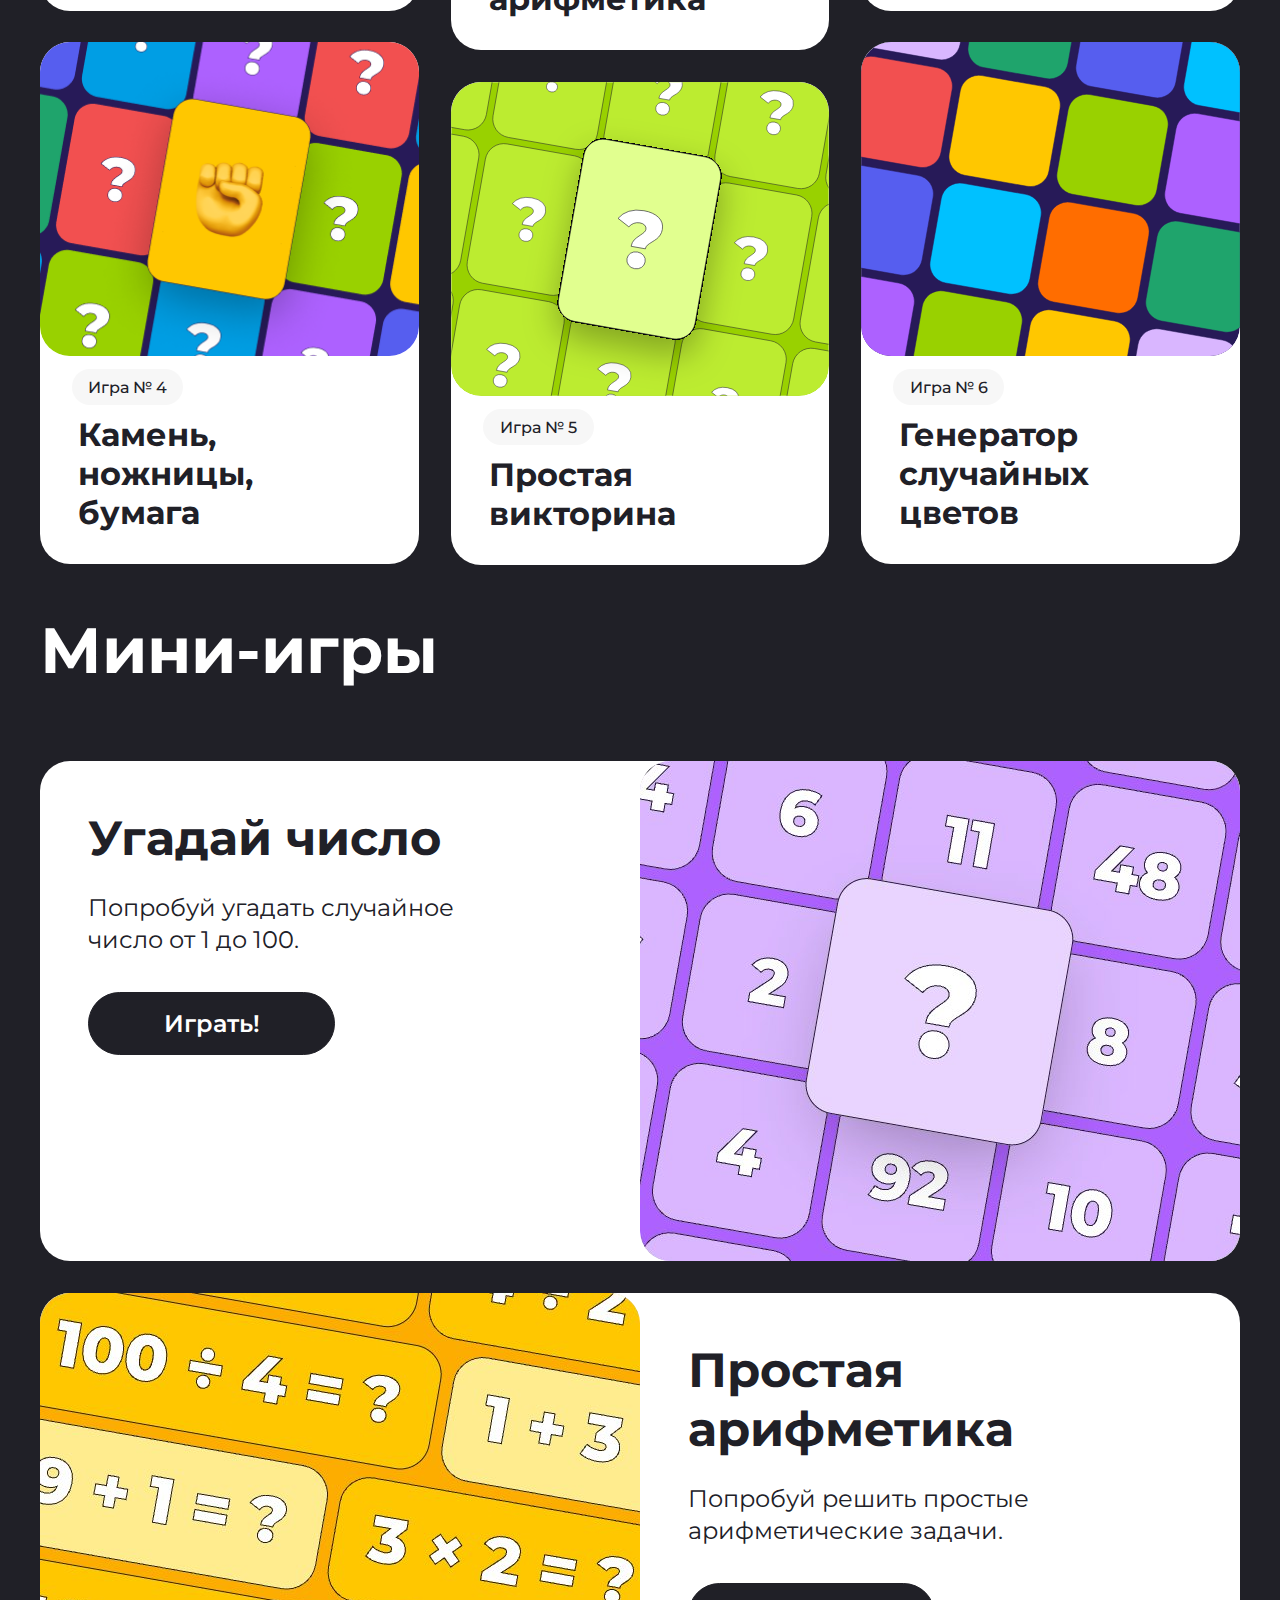
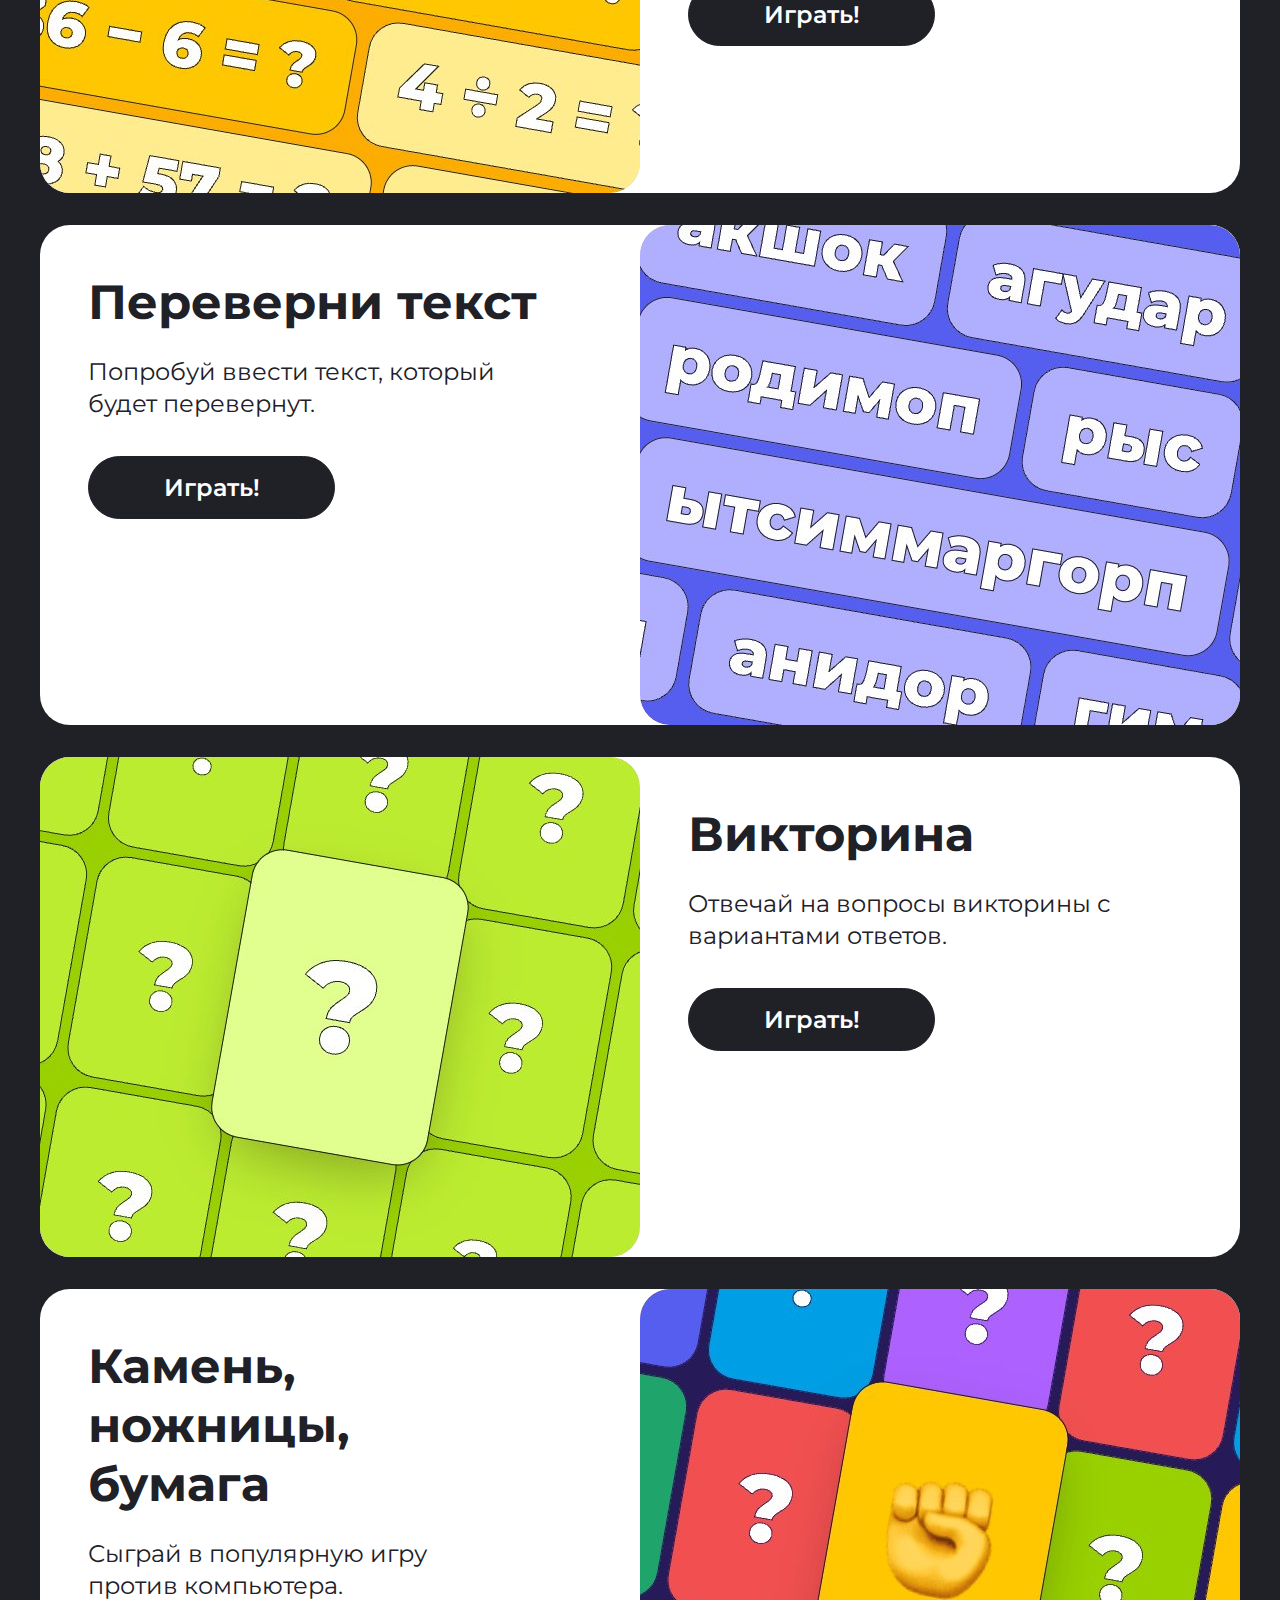
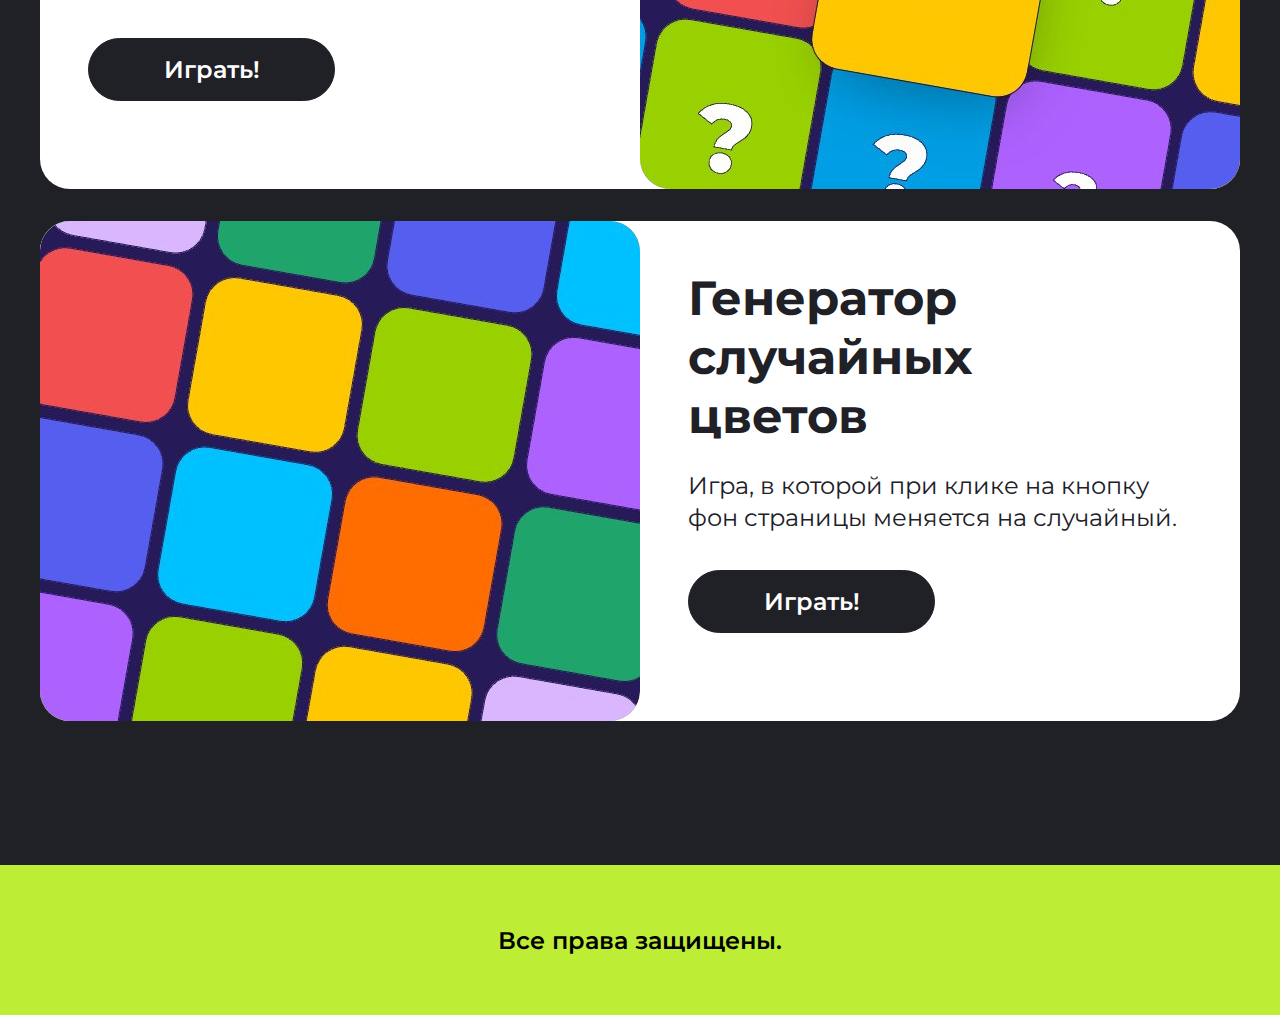
==== commit d8c97724: "исправил ошибки" ====
--- a/index.html
+++ b/index.html
@@ -12,7 +12,7 @@
 <body>
     <main class="main">
     <section class="header center">
-        <p class="header__house">Добро пожаловать на мой сайт мини-игр</p>
+        <p class="header__house">Добро пожаловать <br> на мой сайт мини-игр</p>
         <p class="header__text">Тебе предстоит пройти несколько увлекательных игр. Если готов, нажимай <span class="header__text_weight">«Поехали!»</span> и <span class="header__text_weight">приступай.</span></p>
         <a class="header__button" href="#aboutgames">Поехали!</a>
     </section>
--- a/style.css
+++ b/style.css
@@ -29,7 +29,7 @@
 .header {
   background: #E1FF8F;
   background-image: url(img/star1.png), url(img/star2.png), url(img/starbig.svg);
-  background-position: 63px 69px, calc(100% - 344px) calc(100% - 149px), 230% -330px;
+  background-position: 63px 69px, calc(100% - 344px) calc(100% - 149px), 220% -330px;
   background-repeat: no-repeat;
   overflow: hidden;
 }
@@ -168,6 +168,7 @@
   font-weight: 400;
   line-height: 32px;
   max-width: 788px;
+  padding-bottom: 48px;
 }
 
 .game-cards {
@@ -363,7 +364,7 @@
   padding-top: 61px;
 }
 
-@media (max-width: 425px) {
+@media (min-width: 375px) and (max-width: 767px) {
   .center {
     padding-left: 16px;
     padding-right: 17px;
@@ -377,23 +378,18 @@
     display: none;
   }
   .header__house {
-    color: #202027;
+    width: 262px;
+    font-size: 40px;
+    font-weight: 700;
+    line-height: 49px;
     text-align: center;
-    font-family: Montserrat;
-    font-size: 40px;
-    font-style: normal;
-    font-weight: 700;
-    line-height: normal;
+    padding-top: 147px;
   }
   .header__text {
-    color: #202027;
-    text-align: center;
-    font-family: Montserrat;
+    width: 296px;
     font-size: 16px;
-    font-style: normal;
     font-weight: 400;
-    line-height: normal;
-    max-width: 296px;
+    line-height: 20px;
   }
   .header__text_weight {
     color: #202027;
@@ -420,26 +416,37 @@
     line-height: 55px;
   }
   .header {
-    background: #E1FF8F;
-    background-image: url(img/star1.png), url(img/star2.png), url(img/Vectormob.svg);
-    background-position: 63px 69px, calc(100% - 344px) calc(100% - 149px), 100% 0px;
+    display: flex;
+    flex-direction: column;
+    align-items: center;
+    align-content: center;
+    flex-wrap: wrap;
+    background-image: url(img/Vector.svg), url(img/mStar1.png), url(img/mStar2.png), url(img/mStar3.png), url(img/mStar4.png);
+    background-repeat: no-repeat, no-repeat, no-repeat, no-repeat, no-repeat;
+    background-size: 85%, 21px, 35px, 18px, 40px;
+    background-position: 190px -120px, 91px 64px, 37px 97px, 272px 557px, 303px 580px;
+  }
+  .scrollbar-box {
+    padding-top: 16px;
+    padding-bottom: 16px;
+    padding-left: 24px;
+    padding-right: 24px;
+  }
+  .scrollbar-label {
+    background-image: url(img/Starbig.png);
     background-repeat: no-repeat;
-    overflow: hidden;
-  }
-  .scrollbar {
-    max-height: 87px;
-    overflow-x: hidden;
-  }
-  .scrollbar__text {
-    font-family: "Montserrat";
-    color: rgb(32, 32, 39);
+    background-size: 19px;
+    background-position: right;
+  }
+  .scrollbar-label {
+    color: black;
+    font-family: Montserrat;
     font-size: 16px;
-    font-style: normal;
     font-weight: 700;
     line-height: 110%;
+    text-align: left;
     text-transform: uppercase;
-    padding-right: 27px;
-    padding-left: 27px;
+    padding-right: 47px;
   }
   .scrollbar__star {
     width: 19.339px;
@@ -525,4 +532,14 @@
     text-align: left;
     padding-bottom: 32px;
   }
+  .footer {
+    height: 100px;
+  }
+  .footer__text {
+    font-size: 1rem;
+    font-weight: 600;
+    line-height: 20px;
+    padding-top: 40px;
+    padding-bottom: 40px;
+  }
 }/*# sourceMappingURL=style.css.map */